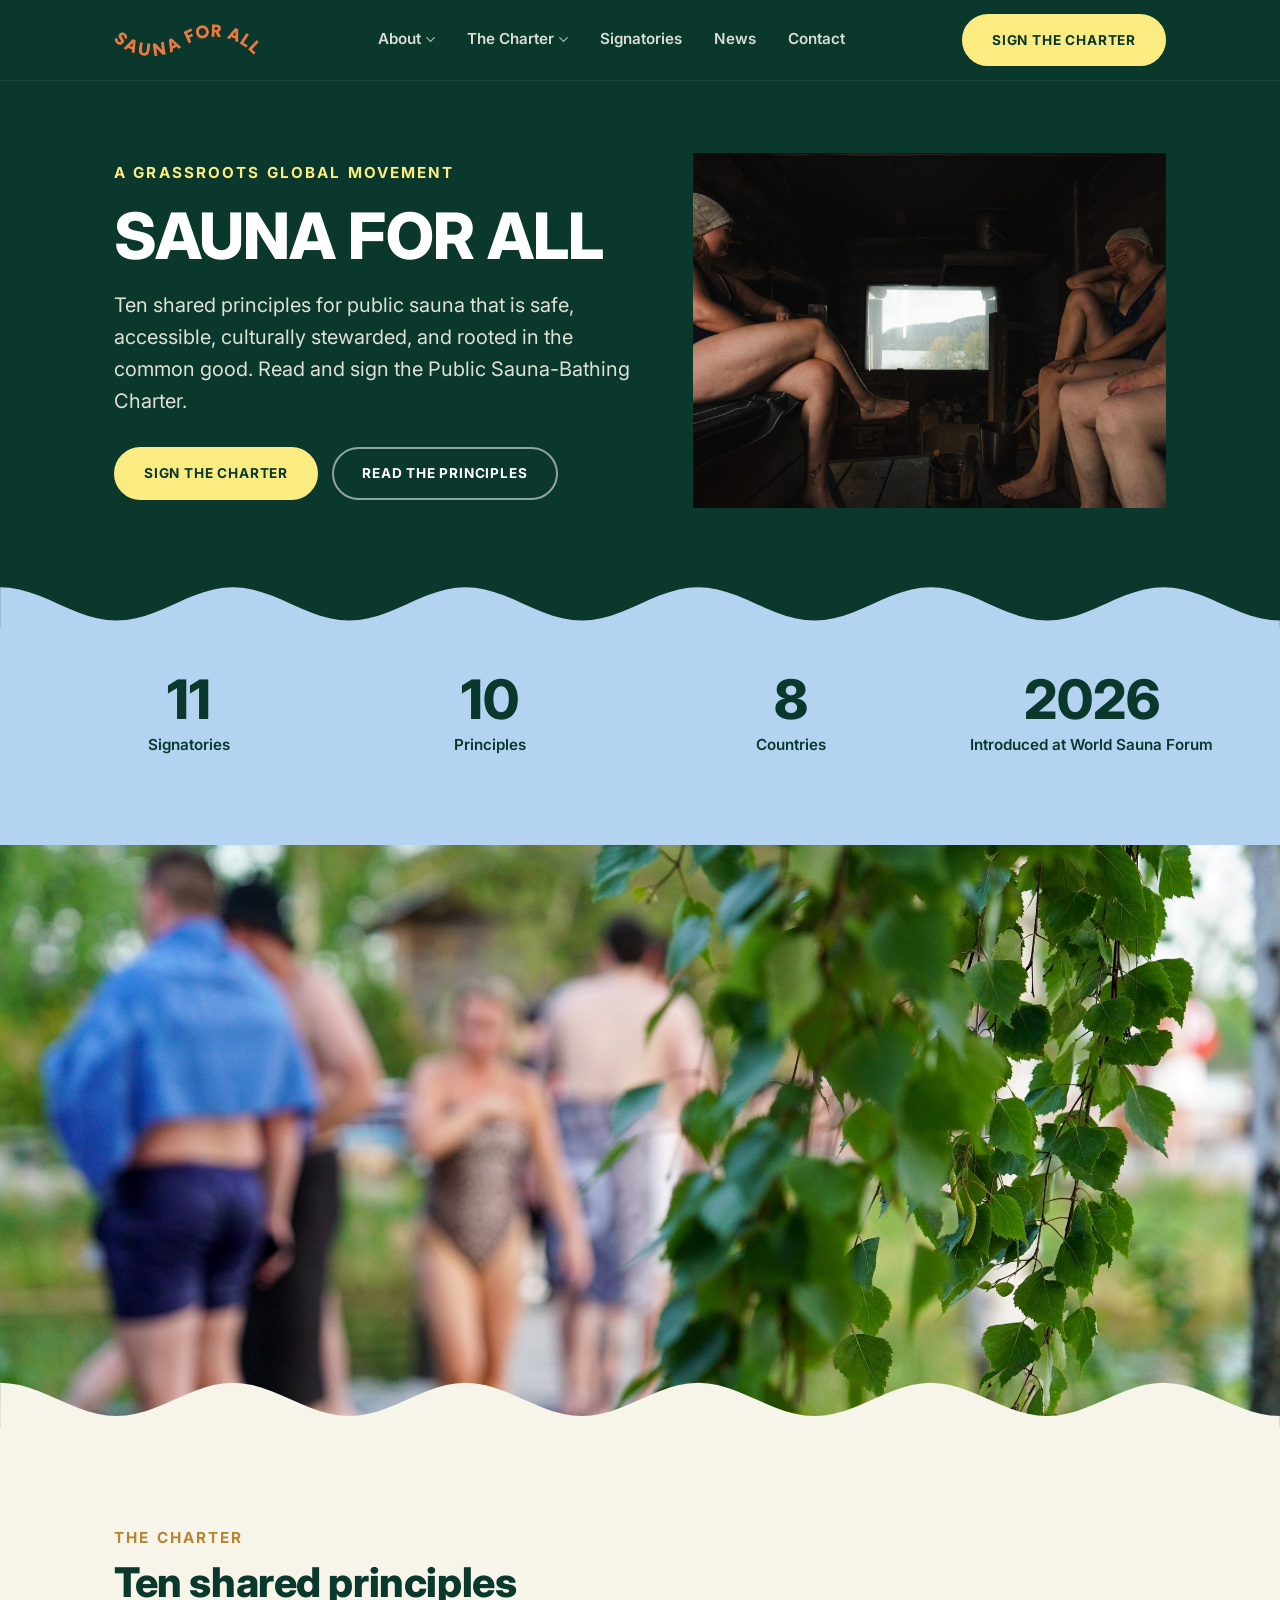
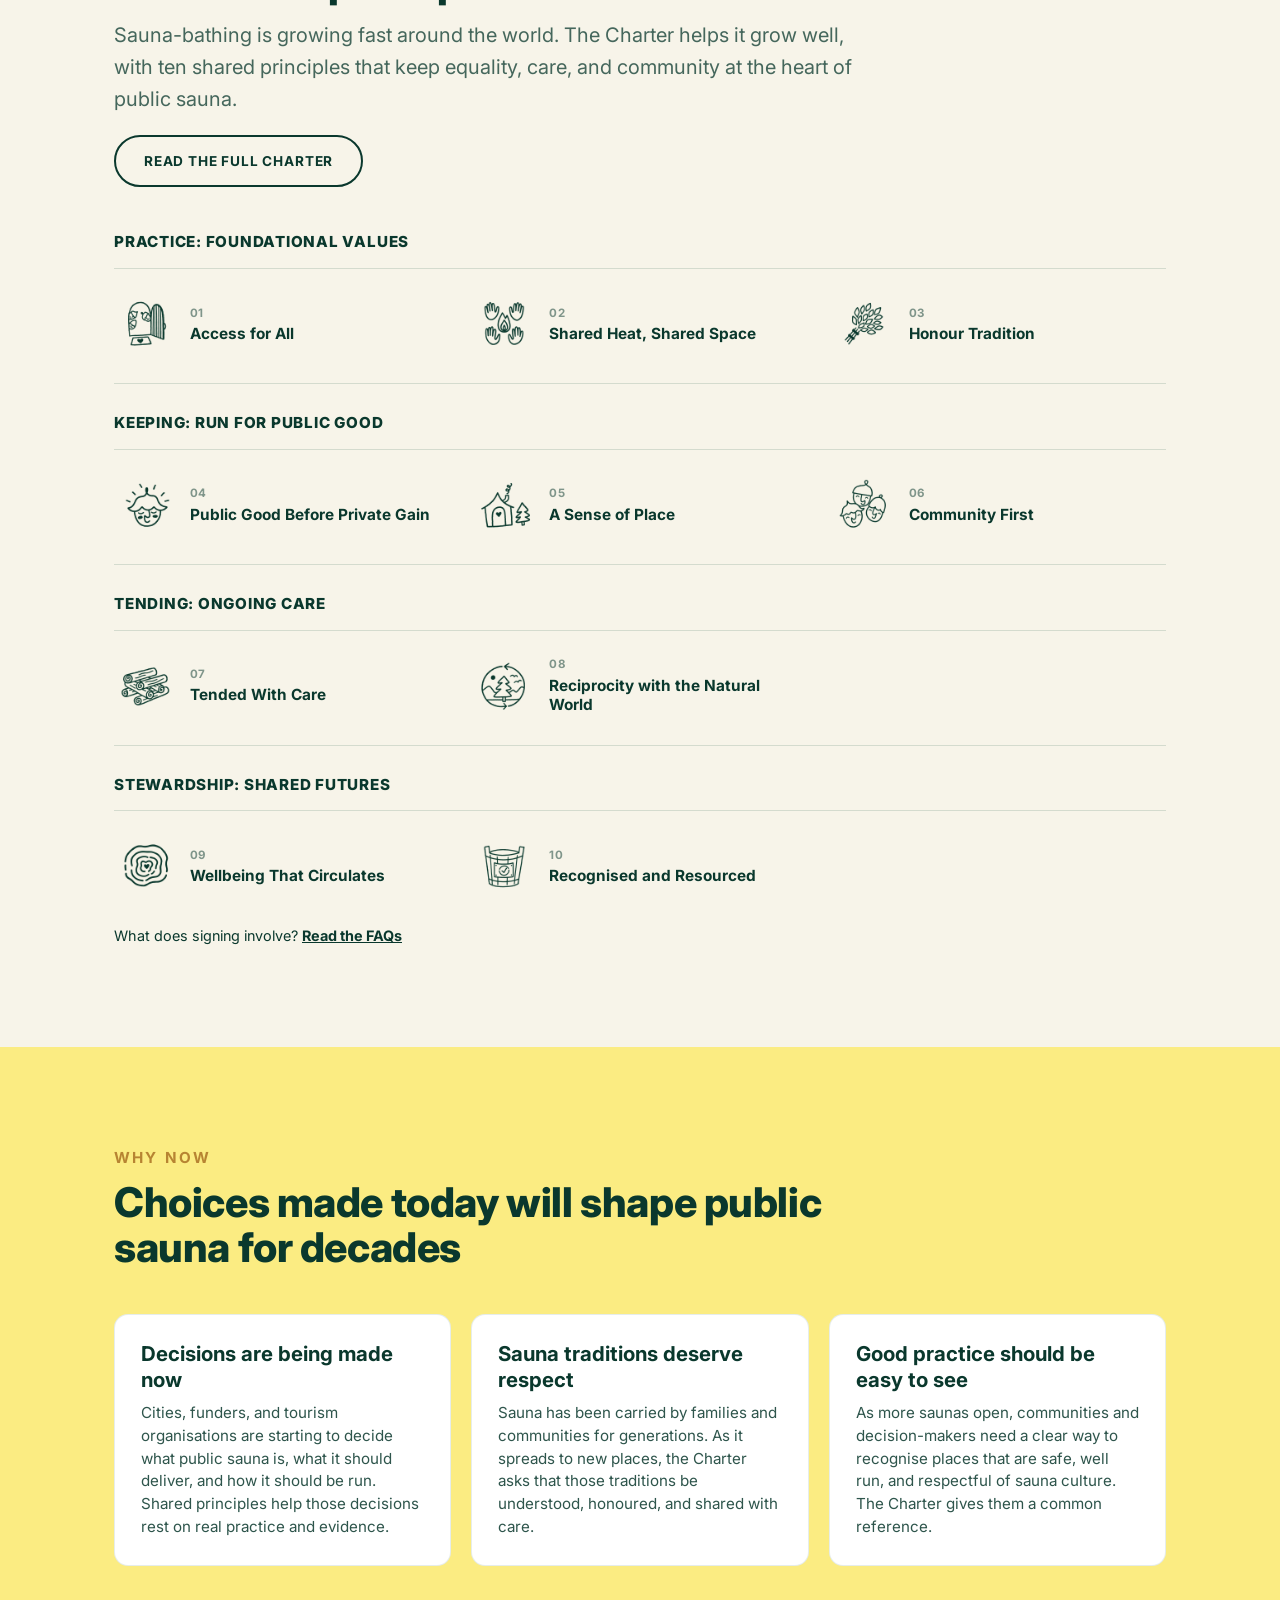
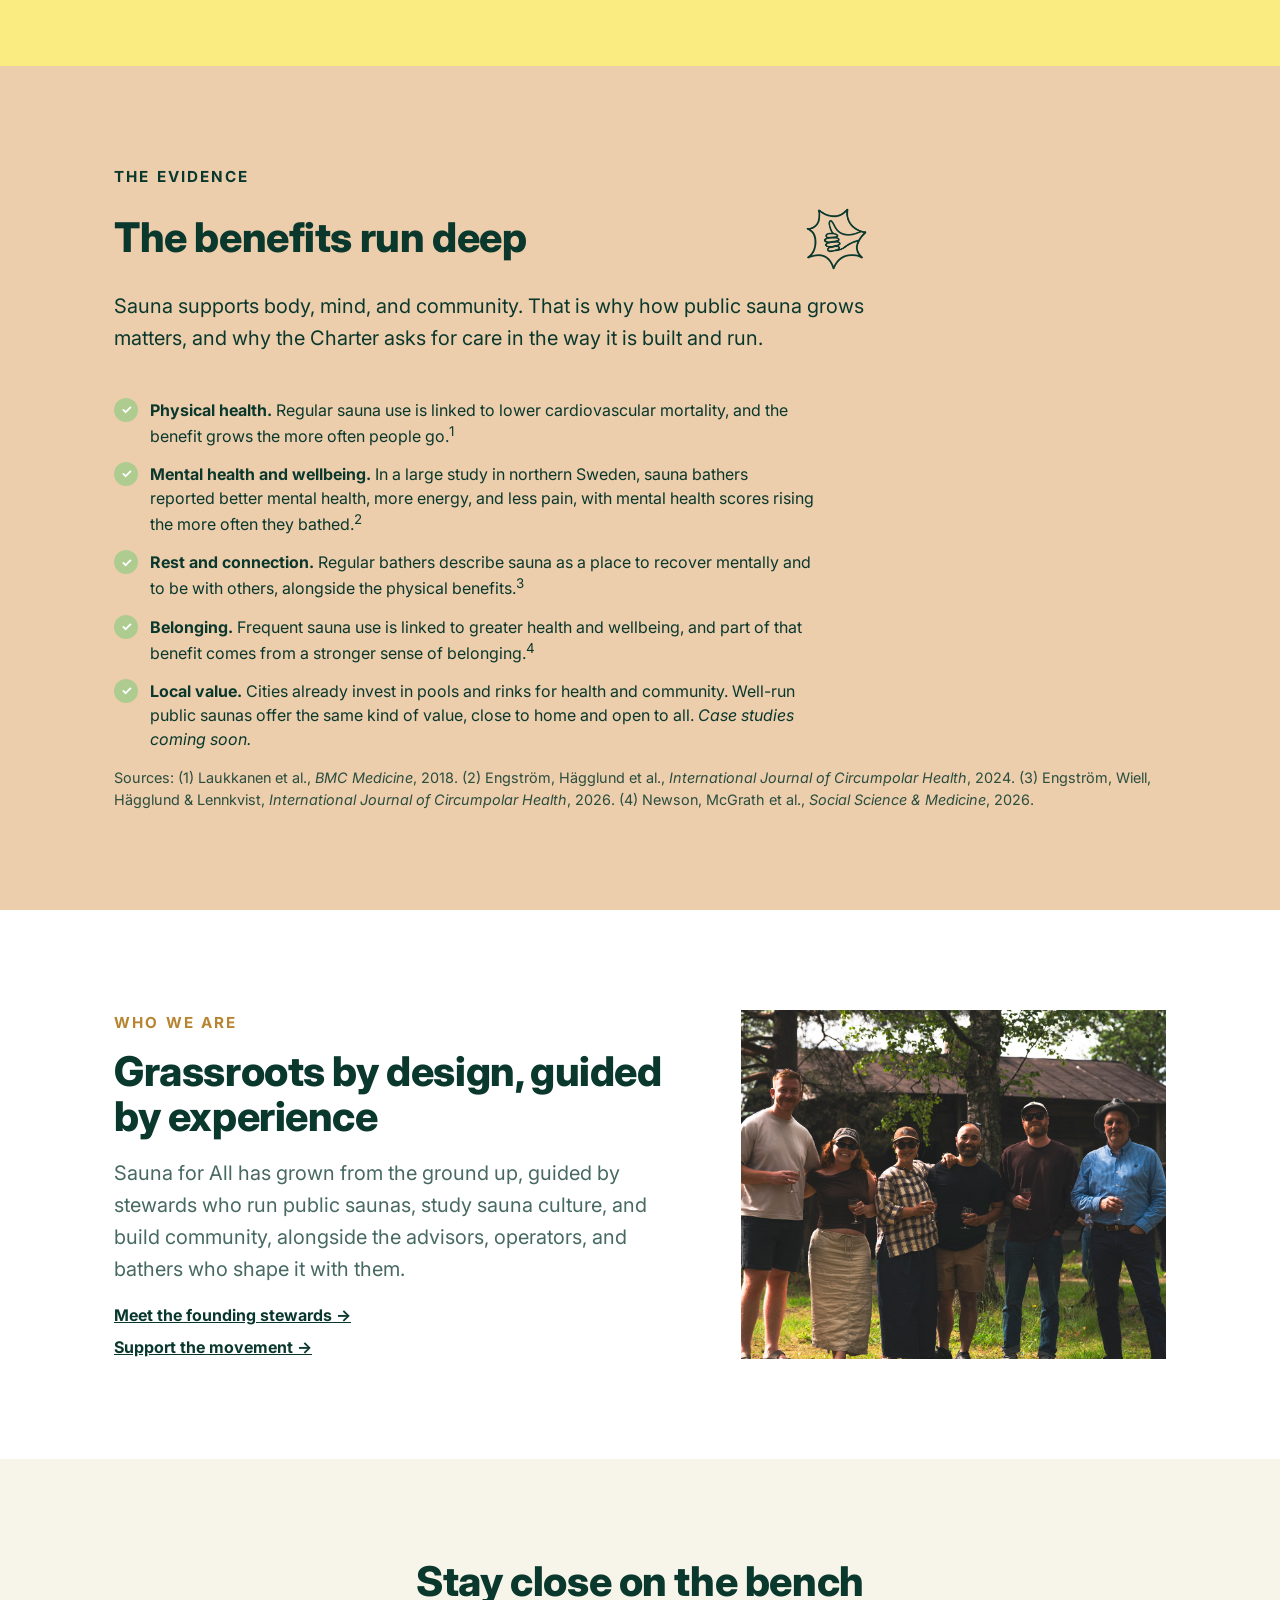
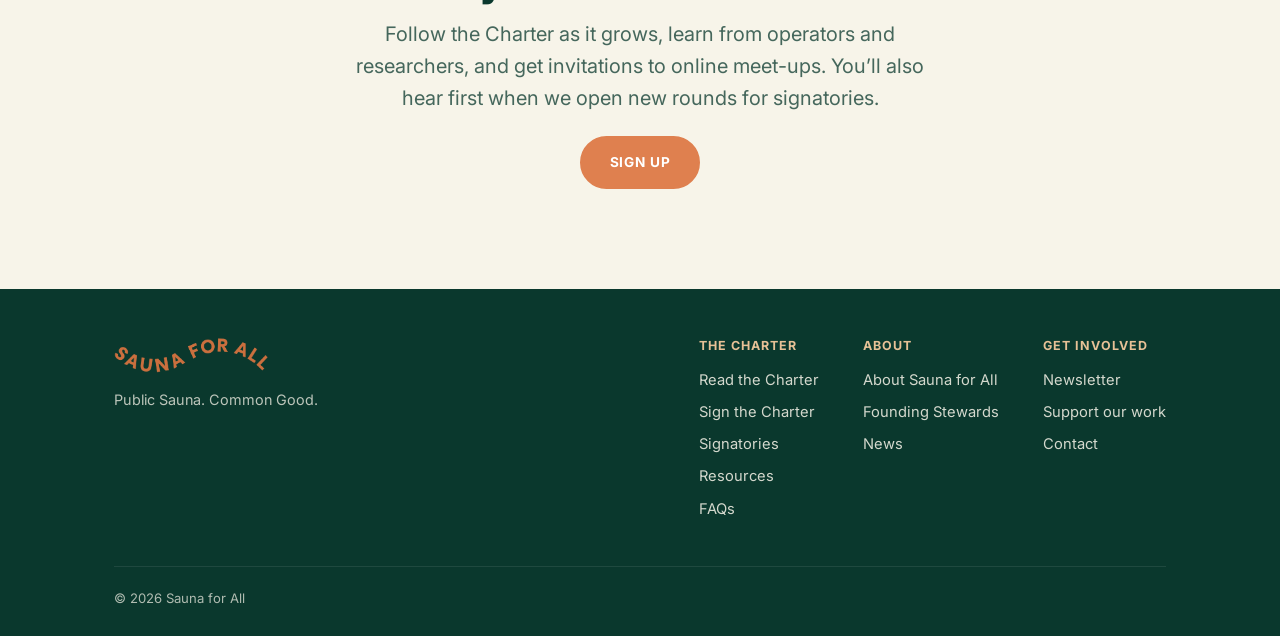
==== index.html @ a5bc6e52 "round 2 edits" ====
<!DOCTYPE html>
<html lang="en">
<head>
<meta charset="UTF-8">
<meta name="viewport" content="width=device-width, initial-scale=1.0">
<title>Home | Sauna for All</title>
<meta name="description" content="Sauna for All is a grassroots global movement guiding public sauna-bathing as common good, through the Public Sauna-Bathing Charter.">
<link rel="stylesheet" href="css/style.css">
</head>
<body class="">
<header class="site-header">
  <div class="nav">
    <a href="/" class="nav-logo" aria-label="Sauna for All, home"><img src="/images/logo/sauna-for-all-orange.png" alt="" style="height:34px; width:auto;"></a>
    <nav class="nav-links" id="navLinks">
      <div class="nav-item">
      <a href="/about">About<svg class="nav-caret" viewBox="0 0 12 8" fill="none" stroke="currentColor" stroke-width="1.6" stroke-linecap="round"><path d="M1 1.5l5 5 5-5"/></svg></a>
      <div class="nav-dropdown"><a href="/about">Our story</a>
<a href="/about#stewards">Founding Stewards</a>
<a href="/about#gratitude">With gratitude</a></div>
    </div>
<div class="nav-item">
      <a href="/charter">The Charter<svg class="nav-caret" viewBox="0 0 12 8" fill="none" stroke="currentColor" stroke-width="1.6" stroke-linecap="round"><path d="M1 1.5l5 5 5-5"/></svg></a>
      <div class="nav-dropdown"><a href="/charter">Read the Charter</a>
<a href="/resources">Resources</a>
<a href="/faqs">FAQs</a></div>
    </div>
<a href="/signatories">Signatories</a>
<a href="/news">News</a>
<a href="/contact">Contact</a>
    </nav>
    <div class="nav-cta">
      <a href="/signatories#sign" class="btn btn-primary">Sign the Charter</a>
    </div>
    <button class="nav-toggle" id="navToggle" aria-label="Toggle menu" aria-expanded="false">
      <svg viewBox="0 0 24 24" fill="none" stroke="currentColor" stroke-width="2" stroke-linecap="round"><path d="M3 6h18M3 12h18M3 18h18"/></svg>
    </button>
  </div>
</header>
<main>
<section class="hero" id="hero">
  <div class="container hero-grid">
    <div class="hero-copy">
      <span class="eyebrow">A grassroots global movement</span>
      <h1>SAUNA FOR ALL</h1>
      <p class="lede">Ten shared principles for public sauna that is safe, accessible, culturally stewarded, and rooted in the common good. Read and sign the Public Sauna-Bathing Charter.</p>
      <div class="hero-actions">
        <a href="/signatories#sign" class="btn btn-primary">Sign the Charter</a>
        <a href="/charter#principles" class="btn btn-outline-light">Read the Principles</a>
      </div>
    </div>
    <div class="hero-media">
      <img src="/images/photos/sauna-for-all-2026-14.jpg" alt="Sauna culture in Finland, inscribed on UNESCO's Representative List of the Intangible Cultural Heritage of Humanity" style="width:100%; height:100%; object-fit:cover;">
    </div>
  </div>
</section>
<div class="wave" style="margin-top:-1px; margin-bottom:-1px; background:#0A382D; line-height:0;">
<svg viewBox="0 0 1440 56" style="width:100%; height:auto; display:block;"><path fill="#b3d3f0" d="M0.0,9.30 L10.9,9.94 L21.8,11.81 L32.7,14.78 L43.6,18.65 L54.5,23.16 L65.5,28.00 L76.4,32.84 L87.3,37.35 L98.2,41.22 L109.1,44.19 L120.0,46.06 L130.9,46.70 L141.8,46.06 L152.7,44.19 L163.6,41.22 L174.5,37.35 L185.5,32.84 L196.4,28.00 L207.3,23.16 L218.2,18.65 L229.1,14.78 L240.0,11.81 L250.9,9.94 L261.8,9.30 L272.7,9.94 L283.6,11.81 L294.5,14.78 L305.5,18.65 L316.4,23.16 L327.3,28.00 L338.2,32.84 L349.1,37.35 L360.0,41.22 L370.9,44.19 L381.8,46.06 L392.7,46.70 L403.6,46.06 L414.5,44.19 L425.5,41.22 L436.4,37.35 L447.3,32.84 L458.2,28.00 L469.1,23.16 L480.0,18.65 L490.9,14.78 L501.8,11.81 L512.7,9.94 L523.6,9.30 L534.5,9.94 L545.5,11.81 L556.4,14.78 L567.3,18.65 L578.2,23.16 L589.1,28.00 L600.0,32.84 L610.9,37.35 L621.8,41.22 L632.7,44.19 L643.6,46.06 L654.5,46.70 L665.5,46.06 L676.4,44.19 L687.3,41.22 L698.2,37.35 L709.1,32.84 L720.0,28.00 L730.9,23.16 L741.8,18.65 L752.7,14.78 L763.6,11.81 L774.5,9.94 L785.5,9.30 L796.4,9.94 L807.3,11.81 L818.2,14.78 L829.1,18.65 L840.0,23.16 L850.9,28.00 L861.8,32.84 L872.7,37.35 L883.6,41.22 L894.5,44.19 L905.5,46.06 L916.4,46.70 L927.3,46.06 L938.2,44.19 L949.1,41.22 L960.0,37.35 L970.9,32.84 L981.8,28.00 L992.7,23.16 L1003.6,18.65 L1014.5,14.78 L1025.5,11.81 L1036.4,9.94 L1047.3,9.30 L1058.2,9.94 L1069.1,11.81 L1080.0,14.78 L1090.9,18.65 L1101.8,23.16 L1112.7,28.00 L1123.6,32.84 L1134.5,37.35 L1145.5,41.22 L1156.4,44.19 L1167.3,46.06 L1178.2,46.70 L1189.1,46.06 L1200.0,44.19 L1210.9,41.22 L1221.8,37.35 L1232.7,32.84 L1243.6,28.00 L1254.5,23.16 L1265.5,18.65 L1276.4,14.78 L1287.3,11.81 L1298.2,9.94 L1309.1,9.30 L1320.0,9.94 L1330.9,11.81 L1341.8,14.78 L1352.7,18.65 L1363.6,23.16 L1374.5,28.00 L1385.5,32.84 L1396.4,37.35 L1407.3,41.22 L1418.2,44.19 L1429.1,46.06 L1440.0,46.70 L1440,56 L0,56 Z"/></svg>
</div><section class="stat-strip" id="counter" data-feed-endpoint="https://sauna-for-all-signatories-feed.tiny-block-645d.workers.dev">
  <div class="container stat-grid">
    <div class="stat-item"><div class="num" id="statSignatories">11</div><div class="label">Signatories</div></div>
    <div class="stat-item"><div class="num">10</div><div class="label">Principles</div></div>
    <div class="stat-item"><div class="num" id="statCountries">8</div><div class="label">Countries</div></div>
    <div class="stat-item"><div class="num">2026</div><div class="label">Introduced at World Sauna Forum</div></div>
  </div>
</section><section style="padding:0;" id="home-photo">
  <div style="position:relative; line-height:0;">
    <img src="/images/photos/sauna-for-all-2026-23.jpg" alt="Bathers walking the boardwalk between sauna and water, seen through birch" class="photo-band-img" style="object-fit:cover;">
    <div class="wave-mask" style="position:absolute; left:0; right:0; bottom:-1px; line-height:0; pointer-events:none; z-index:1;">
<svg viewBox="0 0 1440 64" style="width:100%; height:auto; display:block;"><path fill="#f7f4e9" d="M0,64 L0.0,13.30 L10.9,13.94 L21.8,15.81 L32.7,18.78 L43.6,22.65 L54.5,27.16 L65.5,32.00 L76.4,36.84 L87.3,41.35 L98.2,45.22 L109.1,48.19 L120.0,50.06 L130.9,50.70 L141.8,50.06 L152.7,48.19 L163.6,45.22 L174.5,41.35 L185.5,36.84 L196.4,32.00 L207.3,27.16 L218.2,22.65 L229.1,18.78 L240.0,15.81 L250.9,13.94 L261.8,13.30 L272.7,13.94 L283.6,15.81 L294.5,18.78 L305.5,22.65 L316.4,27.16 L327.3,32.00 L338.2,36.84 L349.1,41.35 L360.0,45.22 L370.9,48.19 L381.8,50.06 L392.7,50.70 L403.6,50.06 L414.5,48.19 L425.5,45.22 L436.4,41.35 L447.3,36.84 L458.2,32.00 L469.1,27.16 L480.0,22.65 L490.9,18.78 L501.8,15.81 L512.7,13.94 L523.6,13.30 L534.5,13.94 L545.5,15.81 L556.4,18.78 L567.3,22.65 L578.2,27.16 L589.1,32.00 L600.0,36.84 L610.9,41.35 L621.8,45.22 L632.7,48.19 L643.6,50.06 L654.5,50.70 L665.5,50.06 L676.4,48.19 L687.3,45.22 L698.2,41.35 L709.1,36.84 L720.0,32.00 L730.9,27.16 L741.8,22.65 L752.7,18.78 L763.6,15.81 L774.5,13.94 L785.5,13.30 L796.4,13.94 L807.3,15.81 L818.2,18.78 L829.1,22.65 L840.0,27.16 L850.9,32.00 L861.8,36.84 L872.7,41.35 L883.6,45.22 L894.5,48.19 L905.5,50.06 L916.4,50.70 L927.3,50.06 L938.2,48.19 L949.1,45.22 L960.0,41.35 L970.9,36.84 L981.8,32.00 L992.7,27.16 L1003.6,22.65 L1014.5,18.78 L1025.5,15.81 L1036.4,13.94 L1047.3,13.30 L1058.2,13.94 L1069.1,15.81 L1080.0,18.78 L1090.9,22.65 L1101.8,27.16 L1112.7,32.00 L1123.6,36.84 L1134.5,41.35 L1145.5,45.22 L1156.4,48.19 L1167.3,50.06 L1178.2,50.70 L1189.1,50.06 L1200.0,48.19 L1210.9,45.22 L1221.8,41.35 L1232.7,36.84 L1243.6,32.00 L1254.5,27.16 L1265.5,22.65 L1276.4,18.78 L1287.3,15.81 L1298.2,13.94 L1309.1,13.30 L1320.0,13.94 L1330.9,15.81 L1341.8,18.78 L1352.7,22.65 L1363.6,27.16 L1374.5,32.00 L1385.5,36.84 L1396.4,41.35 L1407.3,45.22 L1418.2,48.19 L1429.1,50.06 L1440.0,50.70 L1440,64 Z"/></svg>
</div>
  </div>
</section><section class="section bg-cream" id="charter-summary">
  <div class="container">
    <div class="section-head">
      <span class="eyebrow">The Charter</span>
      <h2>Ten shared principles</h2>
      <p class="lede muted">Sauna-bathing is growing fast around the world. The Charter helps it grow well, with ten shared principles that keep equality, care, and community at the heart of public sauna.</p>
      <a href="/charter" class="btn btn-outline-dark" style="margin-top:20px;">Read the full Charter</a>
    </div>

    <div class="principle-band-list">
      <div class="principle-band">
      <div class="principle-band-head"><span class="tag">Practice: Foundational values</span></div>
      <div class="principle-band-grid">
        <a href="/charter#principle-1" class="principle-item">
          <span class="icon-plain"><img src="/images/icons/network.png" alt="" loading="lazy"></span>
          <span class="principle-item-text"><span class="num">01</span><span class="name principle-underline-01">Access for All</span></span>
        </a><a href="/charter#principle-2" class="principle-item">
          <span class="icon-plain"><img src="/images/icons/heat.png" alt="" loading="lazy"></span>
          <span class="principle-item-text"><span class="num">02</span><span class="name principle-underline-02">Shared Heat, Shared Space</span></span>
        </a><a href="/charter#principle-3" class="principle-item">
          <span class="icon-plain"><img src="/images/icons/leaf.png" alt="" loading="lazy"></span>
          <span class="principle-item-text"><span class="num">03</span><span class="name principle-underline-03">Honour Tradition</span></span>
        </a>
      </div>
    </div><div class="principle-band">
      <div class="principle-band-head"><span class="tag">Keeping: Run for public good</span></div>
      <div class="principle-band-grid">
        <a href="/charter#principle-4" class="principle-item">
          <span class="icon-plain"><img src="/images/icons/sun.png" alt="" loading="lazy"></span>
          <span class="principle-item-text"><span class="num">04</span><span class="name principle-underline-04">Public Good Before Private Gain</span></span>
        </a><a href="/charter#principle-5" class="principle-item">
          <span class="icon-plain"><img src="/images/icons/place.png" alt="" loading="lazy"></span>
          <span class="principle-item-text"><span class="num">05</span><span class="name principle-underline-05">A Sense of Place</span></span>
        </a><a href="/charter#principle-6" class="principle-item">
          <span class="icon-plain"><img src="/images/icons/lattice.png" alt="" loading="lazy"></span>
          <span class="principle-item-text"><span class="num">06</span><span class="name principle-underline-06">Community First</span></span>
        </a>
      </div>
    </div><div class="principle-band">
      <div class="principle-band-head"><span class="tag">Tending: Ongoing care</span></div>
      <div class="principle-band-grid">
        <a href="/charter#principle-7" class="principle-item">
          <span class="icon-plain"><img src="/images/icons/weave.png" alt="" loading="lazy"></span>
          <span class="principle-item-text"><span class="num">07</span><span class="name principle-underline-07">Tended With Care</span></span>
        </a><a href="/charter#principle-8" class="principle-item">
          <span class="icon-plain"><img src="/images/icons/reciprocity.png" alt="" loading="lazy"></span>
          <span class="principle-item-text"><span class="num">08</span><span class="name principle-underline-08">Reciprocity with the Natural World</span></span>
        </a>
      </div>
    </div><div class="principle-band">
      <div class="principle-band-head"><span class="tag">Stewardship: Shared futures</span></div>
      <div class="principle-band-grid">
        <a href="/charter#principle-9" class="principle-item">
          <span class="icon-plain"><img src="/images/icons/circulate.png" alt="" loading="lazy"></span>
          <span class="principle-item-text"><span class="num">09</span><span class="name principle-underline-09">Wellbeing That Circulates</span></span>
        </a><a href="/charter#principle-10" class="principle-item">
          <span class="icon-plain"><img src="/images/icons/seal.png" alt="" loading="lazy"></span>
          <span class="principle-item-text"><span class="num">10</span><span class="name principle-underline-10">Recognised and Resourced</span></span>
        </a>
      </div>
    </div>
    </div>

    <p class="small" style="margin-top:28px;">What does signing involve? <a href="/faqs" style="text-decoration:underline; font-weight:700;">Read the FAQs</a></p>
  </div>
</section><section class="section bg-white" id="why-now" style="background:#fbec82;">
  <div class="container">
    <div class="section-head">
      <span class="eyebrow">Why now</span>
      <h2>Choices made today will shape public sauna for decades</h2>
    </div>
    <div class="card-grid">
      <div class="info-card"><h3>Decisions are being made now</h3><p>Cities, funders, and tourism organisations are starting to decide what public sauna is, what it should deliver, and how it should be run. Shared principles help those decisions rest on real practice and evidence.</p></div>
      <div class="info-card"><h3>Sauna traditions deserve respect</h3><p>Sauna has been carried by families and communities for generations. As it spreads to new places, the Charter asks that those traditions be understood, honoured, and shared with care.</p></div>
      <div class="info-card"><h3>Good practice should be easy to see</h3><p>As more saunas open, communities and decision-makers need a clear way to recognise places that are safe, well run, and respectful of sauna culture. The Charter gives them a common reference.</p></div>
    </div>
  </div>
</section><section class="section" id="evidence" style="background:#ECCEAC; color:var(--dark-green);">
  <div class="container">
    <div class="section-head">
      <span class="eyebrow">The evidence</span>
      <div style="display:flex; align-items:center; justify-content:space-between; gap:16px; flex-wrap:wrap;">
        <h2 style="margin:0;">The benefits run deep</h2>
        <img src="/images/icons/thumbs-up.png" alt="" style="width:77px; height:77px; flex-shrink:0;" loading="lazy">
      </div>
      <p class="lede" style="margin-top:14px;">Sauna supports body, mind, and community. That is why how public sauna grows matters, and why the Charter asks for care in the way it is built and run.</p>
    </div>
    <ul class="is-list check-mint list-spaced" style="margin-top:6px; max-width:70ch;">
      <li><span><strong>Physical health.</strong> Regular sauna use is linked to lower cardiovascular mortality, and the benefit grows the more often people go.<sup>1</sup></span></li>
      <li><span><strong>Mental health and wellbeing.</strong> In a large study in northern Sweden, sauna bathers reported better mental health, more energy, and less pain, with mental health scores rising the more often they bathed.<sup>2</sup></span></li>
      <li><span><strong>Rest and connection.</strong> Regular bathers describe sauna as a place to recover mentally and to be with others, alongside the physical benefits.<sup>3</sup></span></li>
      <li><span><strong>Belonging.</strong> Frequent sauna use is linked to greater health and wellbeing, and part of that benefit comes from a stronger sense of belonging.<sup>4</sup></span></li>
      <li><span><strong>Local value.</strong> Cities already invest in pools and rinks for health and community. Well-run public saunas offer the same kind of value, close to home and open to all. <em>Case studies coming soon.</em></span></li>
    </ul>
    <p class="small" style="margin-top:16px; opacity:0.85;">Sources: (1) Laukkanen et al., <em>BMC Medicine</em>, 2018. (2) Engstr&ouml;m, H&auml;gglund et al., <em>International Journal of Circumpolar Health</em>, 2024. (3) Engstr&ouml;m, Wiell, H&auml;gglund &amp; Lennkvist, <em>International Journal of Circumpolar Health</em>, 2026. (4) Newson, McGrath et al., <em>Social Science &amp; Medicine</em>, 2026.</p>
  </div>
</section><section class="section bg-white" id="who-we-are">
  <div class="container two-col">
    <div>
      <span class="eyebrow" style="color:var(--gold);">Who we are</span>
      <h2 style="margin:14px 0 18px;">Grassroots by design, guided by experience</h2>
      <p class="lede muted">Sauna for All has grown from the ground up, guided by stewards who run public saunas, study sauna culture, and build community, alongside the advisors, operators, and bathers who shape it with them.</p>
      <div style="margin-top:18px; display:flex; flex-direction:column; gap:8px;">
        <a href="/about#stewards" style="text-decoration:underline; font-weight:700;">Meet the founding stewards &rarr;</a>
        <a href="https://opencollective.com/sauna_for_all" style="text-decoration:underline; font-weight:700;">Support the movement &rarr;</a>
      </div>
    </div>
    <img src="/images/photos/sauna-for-all-2026-13.jpg" alt="Founding stewards and network members among the initial signatories of the Charter" style="width:100%; height:100%; object-fit:cover;">
  </div>
</section><section class="section bg-cream" id="newsletter">
  <div class="container" style="max-width:720px; text-align:center;">
    <h2>Stay close on the bench</h2>
    <p class="lede muted" style="margin-top:14px;">Follow the Charter as it grows, learn from operators and researchers, and get invitations to online meet-ups. You&rsquo;ll also hear first when we open new rounds for signatories.</p>
    <a href="https://saunaforall.substack.com" class="btn btn-solid-orange" style="margin-top:22px; display:inline-block;">Sign up</a>
  </div>
</section>
</main>
<footer class="site-footer">
  <div class="container">
    <div class="footer-grid">
      <div class="footer-col" style="max-width:340px;">
        <a href="/" aria-label="Sauna for All, home"><img src="/images/logo/sauna-for-all-orange.png" alt="" style="height:36px; width:auto;"></a>
        <p class="small" style="margin-top:16px; opacity:0.75;">Public Sauna. Common Good.</p>
      </div>
      <div class="footer-links">
        <div class="footer-col">
          <h4>The Charter</h4>
          <a href="/charter">Read the Charter</a>
          <a href="/signatories#sign">Sign the Charter</a>
          <a href="/signatories">Signatories</a>
          <a href="/resources">Resources</a>
          <a href="/faqs">FAQs</a>
        </div>
        <div class="footer-col">
          <h4>About</h4>
          <a href="/about">About Sauna for All</a>
          <a href="/about#stewards">Founding Stewards</a>
          <a href="/news">News</a>
        </div>
        <div class="footer-col">
          <h4>Get involved</h4>
          <a href="https://saunaforall.substack.com">Newsletter</a>
          <a href="https://opencollective.com/sauna_for_all">Support our work</a>
          <a href="/contact">Contact</a>
        </div>
      </div>
    </div>
    <div class="footer-bottom">
      <span>&copy; 2026 Sauna for All</span>
    </div>
  </div>
</footer>
<script src="js/main.js"></script>
<script src="js/news-feed.js"></script>
<script src="js/signatories-feed.js"></script>
</body>
</html>
---- css/style.css ----
/* ==========================================================================
   Sauna For All — Design System
   Font: Inter (Google Fonts)
   ========================================================================== */

@import url('https://fonts.googleapis.com/css2?family=Inter:ital,wght@0,400;0,500;0,600;0,700;0,800;1,400;1,600&display=swap');

:root{
  /* Brand palette -- exact values from the Sauna for All style guide (SPEC.md Section 3) */
  --dark-green:   #0A382D;  /* main background AND main text colour */
  --cream:        #f7f4e9;  /* light section backgrounds */
  --orange:       #df804f;  /* logo and accents */
  --sand:         #e7c196;  /* Home: Evidence section background */
  --light-blue:   #b3d3f0;  /* Charter: Who can sign background; About steward/advisor photo backgrounds */
  --purple:       #998FDB;  /* check circles in "What the Charter is" */
  --brown:        #C58E35;  /* cross circles in "What the Charter isn't" */

  /* Legacy/general-use aliases kept so existing components keep working during the rebuild */
  --green:        var(--dark-green);
  --green-dark:   var(--dark-green);
  --ink:          var(--dark-green);
  --tan:          var(--sand);
  --gold:         #b78432;  /* general accent (eyebrows, small links) -- distinct from principle 03's brown */
  --yellow:       #fbec82;
  --light-green:  #afcc90;
  --olive:        #899246;
  --blue:         #739EB5;
  --lavender:     #cec9fd;
  --mist:         #eef3ea;
  --white:        #ffffff;

  /* Principle colours 01-10, in spec order (SPEC.md Section 3) */
  --principle-01: #e7c196;  /* Access for All */
  --principle-02: #df804f;  /* Shared Heat, Shared Space */
  --principle-03: #C58E35;  /* Honour Tradition */
  --principle-04: #fbec82;  /* Public Good Before Private Gain */
  --principle-05: #afcc90;  /* A Sense of Place */
  --principle-06: #969F4C;  /* Community First */
  --principle-07: #b3d3f0;  /* Tended With Care */
  --principle-08: #739EB5;  /* Reciprocity with the Natural World */
  --principle-09: #cec9fd;  /* Wellbeing That Circulates */
  --principle-10: #998FDB;  /* Recognised and Resourced */

  --radius-pill: 999px;
  --radius-md: 14px;
  --radius-lg: 22px;

  --container: 1180px;
  --gutter: clamp(20px, 5vw, 64px);

  --shadow-card: 0 2px 0 rgba(15,77,59,0.08);
  --transition: 180ms ease;
}

/* Principle colour utilities -- background fill (Charter page icon circles) and
   underline colour (Homepage icon grid), keyed to the 10 principles above. */
.principle-fill-01{ background: var(--principle-01); }
.principle-fill-02{ background: var(--principle-02); }
.principle-fill-03{ background: var(--principle-03); }
.principle-fill-04{ background: var(--principle-04); }
.principle-fill-05{ background: var(--principle-05); }
.principle-fill-06{ background: var(--principle-06); }
.principle-fill-07{ background: var(--principle-07); }
.principle-fill-08{ background: var(--principle-08); }
.principle-fill-09{ background: var(--principle-09); }
.principle-fill-10{ background: var(--principle-10); }

.principle-underline-01{ text-decoration-color: var(--principle-01); }
.principle-underline-02{ text-decoration-color: var(--principle-02); }
.principle-underline-03{ text-decoration-color: var(--principle-03); }
.principle-underline-04{ text-decoration-color: var(--principle-04); }
.principle-underline-05{ text-decoration-color: var(--principle-05); }
.principle-underline-06{ text-decoration-color: var(--principle-06); }
.principle-underline-07{ text-decoration-color: var(--principle-07); }
.principle-underline-08{ text-decoration-color: var(--principle-08); }
.principle-underline-09{ text-decoration-color: var(--principle-09); }
.principle-underline-10{ text-decoration-color: var(--principle-10); }

/* Check/cross circles (SPEC.md Section 3, CSS given verbatim) */
.is-list li::before  { content: "\2713"; background: var(--purple); }
.isnt-list li::before { content: "\2715"; background: var(--brown); }
.is-list li::before, .isnt-list li::before {
  display: inline-flex; align-items: center; justify-content: center;
  width: 1.5rem; height: 1.5rem; margin-right: .75rem;
  border-radius: 50%; color: #fff; font-size: .8rem; font-weight: 700;
  flex-shrink: 0;
}
.is-list li, .isnt-list li { display: flex; align-items: flex-start; list-style: none; }

/* mint checkmark variant (e.g. the homepage "Evidence" list) -- same
   circle/spacing as .is-list, just a different checkmark colour */
.is-list.check-mint li::before{ background:#afcc90; }

/* extra breathing room between items, for lists whose entries are often
   a single line each (e.g. the Charter's "is / isn't" columns) so they
   don't read as one bunched-up block */
.list-spaced li{ margin-top:14px; }
.list-spaced li:first-child{ margin-top:0; }

*, *::before, *::after{ box-sizing: border-box; }
html{ scroll-behavior: smooth; }
body{
  margin:0;
  font-family: 'Inter', -apple-system, BlinkMacSystemFont, 'Segoe UI', sans-serif;
  color: var(--ink);
  background: var(--white);
  -webkit-font-smoothing: antialiased;
  line-height: 1.5;
  overflow-x: hidden;
}
img{ max-width:100%; display:block; }
a{ color: inherit; text-decoration: none; }
ul{ margin:0; padding:0; list-style:none; }
h1,h2,h3,h4,p{ margin:0; }
button{ font-family: inherit; cursor: pointer; }

.container{
  max-width: var(--container);
  margin: 0 auto;
  padding: 0 var(--gutter);
}

section{ position: relative; }

/* ---------- Type scale ---------- */
h1, .h1{ font-size: clamp(2.4rem, 5vw, 4.2rem); font-weight: 800; line-height: 1.04; letter-spacing: -0.01em; }
h2, .h2{ font-size: clamp(1.8rem, 3.2vw, 2.6rem); font-weight: 800; line-height: 1.1; letter-spacing: -0.01em; }
h3, .h3{ font-size: clamp(1.15rem, 1.6vw, 1.4rem); font-weight: 700; line-height: 1.25; }
.eyebrow{
  font-size: 0.95rem;
  font-weight: 700;
  letter-spacing: 0.14em;
  text-transform: uppercase;
}
.lede{ font-size: clamp(1.05rem, 1.6vw, 1.25rem); line-height: 1.6; }
.small{ font-size: 0.9rem; }
.muted{ opacity: 0.75; }

/* ---------- Buttons ---------- */
.btn{
  display: inline-flex;
  align-items: center;
  justify-content: center;
  gap: 8px;
  padding: 14px 28px;
  border-radius: var(--radius-pill);
  font-weight: 700;
  font-size: 0.85rem;
  letter-spacing: 0.06em;
  text-transform: uppercase;
  border: 2px solid transparent;
  transition: transform var(--transition), background var(--transition), color var(--transition), border-color var(--transition);
  white-space: nowrap;
}
.btn:hover{ transform: translateY(-2px); }
.btn-primary{ background: var(--yellow); color: var(--green-dark); border-color: var(--yellow); }
.btn-primary:hover{ background: var(--white); border-color: var(--white); }
.btn-outline-light{ background: transparent; color: var(--white); border-color: rgba(255,255,255,0.55); }
.btn-outline-light:hover{ border-color: var(--white); background: rgba(255,255,255,0.08); }
.btn-outline-dark{ background: transparent; color: var(--green-dark); border-color: var(--green-dark); }
.btn-outline-dark:hover{ background: var(--green-dark); color: var(--white); }
.btn-solid-orange{ background: var(--orange); color: var(--white); border-color: var(--orange); }
.btn-solid-orange:hover{ background: var(--green-dark); border-color: var(--green-dark); }
.btn-block{ width: 100%; }

/* ---------- Header / Nav ---------- */
.site-header{
  position: sticky;
  top: 0;
  z-index: 100;
  background: var(--green);
  border-bottom: 1px solid rgba(255,255,255,0.08);
}
.nav{
  display: flex;
  align-items: center;
  justify-content: space-between;
  padding: 14px var(--gutter);
  max-width: var(--container);
  margin: 0 auto;
  gap: 24px;
}
.nav-logo{ display:flex; align-items:center; height: 40px; flex-shrink:0; }
.nav-logo svg, .nav-logo img{ height: 100%; width: auto; }
.nav-links{
  display:flex;
  align-items:center;
  gap: 32px;
  flex: 1;
  justify-content: center;
}
.nav-links a{
  color: var(--cream);
  font-weight: 600;
  font-size: 0.95rem;
  opacity: 0.88;
  transition: opacity var(--transition);
  padding: 6px 0;
  border-bottom: 2px solid transparent;
}
.nav-links a:hover, .nav-links a.active{ opacity: 1; border-bottom-color: var(--orange); }
.nav-cta{ flex-shrink:0; }

.nav-item{ position:relative; display:flex; align-items:center; }
.nav-item > a{ display:inline-flex; align-items:center; gap:5px; }
.nav-caret{ width:9px; height:9px; opacity:0.8; }
.nav-dropdown{
  position:absolute; top:100%; left:0; margin-top:12px;
  background: var(--dark-green); border-radius: var(--radius-md);
  padding:10px; min-width:220px; box-shadow:0 12px 28px rgba(0,0,0,0.22);
  opacity:0; visibility:hidden; transform:translateY(-6px);
  transition: opacity var(--transition), transform var(--transition), visibility var(--transition);
  z-index:20;
}
.nav-item:hover .nav-dropdown, .nav-item:focus-within .nav-dropdown{
  opacity:1; visibility:visible; transform:translateY(0);
}
.nav-dropdown a{
  display:block; padding:9px 12px; border-radius:8px; border-bottom:none;
  font-size:0.92rem; opacity:0.92; white-space:nowrap;
}
.nav-dropdown a:hover{ background: rgba(255,255,255,0.08); opacity:1; }
.nav-toggle{
  display:none;
  background:none;
  border:none;
  color: var(--cream);
  padding: 6px;
}
.nav-toggle svg{ width:26px; height:26px; }

@media (max-width: 900px){
  .nav{ gap: 12px; }
  .nav-links{
    position:absolute;
    top: 100%;
    left:0; right:0;
    background: var(--green);
    flex-direction:column;
    align-items:flex-start;
    padding: 8px var(--gutter) 20px;
    gap: 4px;
    display:none;
    border-bottom: 1px solid rgba(255,255,255,0.1);
  }
  .nav-links.open{ display:flex; }
  .nav-links a{ width:100%; padding: 10px 0; }
  .nav-toggle{ display:inline-flex; flex-shrink:0; }
  .nav-cta{ flex-shrink:0; }
  .nav-cta .btn{ padding: 10px 14px; font-size: 0.68rem; letter-spacing:0.03em; }

  /* Dropdowns collapse into always-visible indented sub-links on mobile */
  .nav-item{ flex-direction:column; align-items:flex-start; width:100%; }
  .nav-dropdown{
    position:static; opacity:1; visibility:visible; transform:none;
    box-shadow:none; background:transparent; padding:0 0 6px 16px; margin-top:2px; min-width:0;
  }
  .nav-dropdown a{ padding:8px 0; font-size:0.9rem; }
  .nav-caret{ display:none; }
}

@media (max-width: 460px){
  .nav{ padding-left:16px; padding-right:16px; gap:8px; }
  .nav-cta .btn{ padding: 9px 12px; font-size: 0.62rem; }
}

/* ---------- Wave dividers ---------- */
.wave{ display:block; width:100%; line-height:0; }
.wave svg{ width:100%; height: auto; display:block; }
.wave-flip{ transform: scaleY(-1); }

/* ---------- Sections / backgrounds ---------- */
.section{ padding: clamp(52px, 8vw, 100px) 0; display: flow-root; }
.section-tight{ padding: clamp(32px, 5vw, 56px) 0; }
.bg-green{ background: var(--green); color: var(--cream); }
.bg-cream{ background: var(--cream); color: var(--ink); }
.bg-white{ background: var(--white); color: var(--ink); }
.bg-light-blue{ background: var(--light-blue); color: var(--green-dark); }
.bg-mist{ background: var(--mist); color: var(--ink); }
.bg-green .eyebrow{ color: var(--yellow); }
.bg-cream .eyebrow, .bg-white .eyebrow, .bg-mist .eyebrow{ color: var(--gold); }

/* ---------- Hero ---------- */
.hero{ background: var(--green); color: var(--cream); padding-top: clamp(40px,6vw,72px); padding-bottom: 0; display: flow-root; }
.hero-grid{
  display:grid;
  grid-template-columns: 1.05fr 0.95fr;
  gap: clamp(24px, 5vw, 56px);
  align-items:center;
  padding-bottom: clamp(40px, 6vw, 72px);
}
.hero-copy .eyebrow{ color: var(--yellow); margin-bottom: 18px; display:block; }
.hero-copy h1{ color: var(--white); margin-bottom: 20px; }
.hero-copy h1 em{ font-style: normal; color: var(--tan); }
.hero-copy p{ color: rgba(247,244,233,0.9); max-width: 46ch; margin-bottom: 30px; }
.hero-actions{ display:flex; gap:14px; flex-wrap:wrap; }
.hero-media{
  aspect-ratio: 4/3;
  border-radius: 0;
  overflow:hidden;
  position:relative;
}
@media (max-width: 860px){
  .hero-grid{ grid-template-columns: 1fr; }
  .hero-media{ order:-1; aspect-ratio: 16/10; }
}

/* ---------- Photo band (full-bleed hero photography with wavy top/bottom) ---------- */
.photo-band-img{
  width:100%;
  aspect-ratio: 2.2/1;
  margin:0;
  border-radius:0;
}
@media (max-width: 700px){ .photo-band-img{ aspect-ratio: 4/3; } }

/* image placeholder block (matches wireframe convention, on-brand) */
.placeholder-img{
  background: var(--tan);
  border-radius: 0;
  position:relative;
  overflow:hidden;
  display:flex;
  align-items:center;
  justify-content:center;
  min-height: 160px;
}
.placeholder-img::before{
  content:"";
  position:absolute; inset:0;
  background:
    linear-gradient(135deg, transparent calc(50% - 1px), rgba(15,77,59,0.35) 50%, transparent calc(50% + 1px));
}
.placeholder-img span{
  position:relative;
  z-index:1;
  background: rgba(247,244,233,0.92);
  color: var(--green-dark);
  font-size: 0.78rem;
  font-weight: 700;
  letter-spacing: 0.04em;
  line-height: 1.4;
  padding: 8px 14px;
  border-radius: var(--radius-pill);
  text-align:center;
  max-width: 80%;
}

/* ---------- Stat strip ---------- */
.stat-strip{ background: var(--light-blue); display: flow-root; }
.stat-grid{
  display:grid;
  grid-template-columns: repeat(4, 1fr);
  gap: 24px;
  /* Extra bottom padding so the blue strip has room to breathe before the
     photo band butts straight up against it (Round 2). */
  padding: clamp(28px,4vw,44px) 0 clamp(56px,8vw,88px);
}
.stat-item{ text-align:center; }
.stat-item .num{ font-size: clamp(2.2rem, 5vw, 3.4rem); font-weight: 800; color: var(--green-dark); line-height:1; }
.stat-item .label{ margin-top:8px; font-weight:600; color: var(--green-dark); font-size:0.95rem; }
@media (max-width: 700px){ .stat-grid{ grid-template-columns: repeat(2,1fr); } }

/* ---------- Section header ---------- */
.section-head{ max-width: 760px; margin-bottom: clamp(28px,4vw,44px); }
.section-head .eyebrow{ display:block; margin-bottom: 10px; }
.section-head h2{ margin-bottom: 14px; }

/* ---------- Movements / Principles ---------- */
.movement{ margin-bottom: 40px; }
.movement:last-child{ margin-bottom: 0; }
.movement-title{
  display:flex;
  align-items:center;
  gap: 12px;
  margin-bottom: 18px;
  font-weight: 800;
  font-size: 1.05rem;
}
.movement-title .bar{ width:6px; height:22px; border-radius:3px; background: var(--orange); display:inline-block; }
.movement-title .tag{ text-transform:uppercase; letter-spacing:0.06em; }
.movement-title .sub{ font-weight:500; opacity:0.7; text-transform:none; letter-spacing:0; font-size:0.95rem; }
.movement-desc{ max-width: 62ch; margin: 0 0 22px 18px; opacity:0.75; font-size:0.98rem; }

/* ---------- Charter page: detailed principle rows ---------- */
.principle-detail-list{ display:flex; flex-direction:column; gap:0; }
.principle-detail{
  display:grid;
  /* Column width tracks the icon size so the absolutely-positioned number
     badge stays aligned to the circle (Round 2: icons are 20% larger). */
  grid-template-columns: 91px minmax(0,1fr);
  column-gap: 40px;
  align-items: start;
  padding: 34px 0;
  border-top: 1px solid rgba(15,77,59,0.12);
  scroll-margin-top: 100px;
}
.principle-detail:first-child{ border-top:none; padding-top:10px; }
.principle-detail-icon{ position:relative; display:flex; justify-content:center; padding-top:2px; }
.principle-detail-icon .icon-circle{ width:91px; height:91px; }
.principle-detail-icon .num{
  position:absolute; bottom:-6px; right:0;
  background: var(--green-dark); color: var(--white);
  font-size:0.68rem; font-weight:800;
  width:24px; height:24px; border-radius:50%;
  display:flex; align-items:center; justify-content:center;
  border: 2px solid var(--cream);
}
.principle-detail-body h3{ margin-bottom:10px; font-size:1.2rem; }
.principle-detail-body p{ font-size:0.98rem; opacity:0.88; }
@media (max-width: 620px){
  .principle-detail{ grid-template-columns: 1fr; row-gap: 14px; }
  .principle-detail-icon{ justify-content:flex-start; }
}

.principle-grid{ display:grid; grid-template-columns: repeat(3, 1fr); gap: 18px; }
.principle-grid.cols-2{ grid-template-columns: repeat(2, 1fr); }
@media (max-width: 900px){ .principle-grid, .principle-grid.cols-2{ grid-template-columns: 1fr 1fr; } }
@media (max-width: 620px){ .principle-grid, .principle-grid.cols-2{ grid-template-columns: 1fr; } }

.principle-card{
  border: 1px solid rgba(15,77,59,0.14);
  border-radius: var(--radius-md);
  padding: 22px;
  background: var(--white);
  display:flex;
  flex-direction:column;
  gap:12px;
}
.principle-card .icon-circle{ width:48px; height:48px; }
.principle-card .num{ font-size:0.78rem; font-weight:700; opacity:0.55; letter-spacing:0.04em; }
.principle-card h3{ margin: 0; }
.principle-card p{ font-size:0.94rem; opacity:0.85; }

/* ---------- Homepage principle INDEX (banded rows, plain icons — matches style-guide mockup) ---------- */
.principle-band-list{ display:flex; flex-direction:column; }
.principle-band{ border-top: 1px solid rgba(15,77,59,0.15); padding: 28px 0; }
.principle-band:first-child{ border-top:none; padding-top:0; }
.principle-band:last-child{ padding-bottom:0; }
.principle-band-head{
  display:flex;
  align-items:baseline;
  gap:10px;
  padding-bottom:14px;
  border-bottom: 1px solid rgba(15,77,59,0.15);
  margin-bottom:24px;
}
.principle-band-head .tag{ font-weight:800; font-size:0.95rem; text-transform:uppercase; letter-spacing:0.05em; }
.principle-band-head .dash{ opacity:0.4; font-weight:700; }
.principle-band-head .sub{ font-weight:600; font-size:0.92rem; text-transform:uppercase; letter-spacing:0.05em; opacity:0.6; }
.principle-band-grid{ display:grid; grid-template-columns: repeat(3, 1fr); gap: 26px; }
.principle-item{
  display:flex;
  align-items:center;
  gap:14px;
  transition: transform var(--transition);
}
.principle-item:hover{ transform: translateY(-2px); }
.principle-item:hover .name{ text-decoration: underline; }
.icon-plain{ width:62px; height:62px; flex-shrink:0; }
.icon-plain svg{ width:100%; height:100%; }
.icon-plain img{ width:100%; height:100%; object-fit:contain; }
.principle-item-text{ display:flex; flex-direction:column; gap:2px; min-width:0; }
.principle-item-text .num{ font-size:0.72rem; font-weight:700; opacity:0.5; letter-spacing:0.03em; }
.principle-item-text .name{ font-weight:700; font-size:0.96rem; line-height:1.28; color: var(--ink); }

@media (max-width: 760px){
  .principle-band-grid{ grid-template-columns: 1fr 1fr; gap:20px; }
}
@media (max-width: 480px){
  .principle-band-grid{ grid-template-columns: 1fr; }
}

/* icon circle */
.icon-circle{
  width: 64px; height:64px;
  border-radius:50%;
  display:flex; align-items:center; justify-content:center;
  flex-shrink:0;
}
.icon-circle svg{ width:60%; height:60%; }
.icon-circle img{ width:78%; height:78%; object-fit:contain; }
.ic-tan{ background: var(--tan); }
.ic-orange{ background: var(--orange); }
.ic-gold{ background: var(--gold); }
.ic-yellow{ background: var(--yellow); }
.ic-lightgreen{ background: var(--light-green); }
.ic-olive{ background: var(--olive); }
.ic-lightblue{ background: var(--light-blue); }
.ic-blue{ background: var(--blue); }
.ic-lavender{ background: var(--lavender); }
.ic-purple{ background: var(--purple); }

/* ---------- Cards / grids ---------- */
.card-grid{ display:grid; grid-template-columns: repeat(3, 1fr); gap: 20px; }
@media (max-width: 900px){ .card-grid{ grid-template-columns: 1fr 1fr; } }
@media (max-width: 620px){ .card-grid{ grid-template-columns: 1fr; } }

.card-grid-5{ display:grid; grid-template-columns: repeat(5, 1fr); gap: 18px; }
@media (max-width: 1100px){ .card-grid-5{ grid-template-columns: repeat(3, 1fr); } }
@media (max-width: 700px){ .card-grid-5{ grid-template-columns: repeat(2, 1fr); } }
@media (max-width: 460px){ .card-grid-5{ grid-template-columns: 1fr; } }

.card-grid-4{ display:grid; grid-template-columns: repeat(4, 1fr); gap: 18px; }
@media (max-width: 900px){ .card-grid-4{ grid-template-columns: repeat(2, 1fr); } }
@media (max-width: 560px){ .card-grid-4{ grid-template-columns: 1fr; } }

.card-grid-2{ display:grid; grid-template-columns: repeat(2, 1fr); gap: 20px; }
@media (max-width: 620px){ .card-grid-2{ grid-template-columns: 1fr; } }

.info-card{
  background: var(--white);
  border-radius: var(--radius-md);
  padding: 26px;
  border: 1px solid rgba(15,77,59,0.1);
}
.info-card.on-green{ background: rgba(255,255,255,0.06); border-color: rgba(255,255,255,0.15); }
.info-card h3{ margin-bottom:10px; }
.info-card p{ font-size:0.95rem; opacity:0.85; }

/* Cards that pair each block of text with a button below it (e.g. the
   About page's "Get involved" row): the grid already stretches every card
   in a row to match the tallest one, so making the card a column flexbox
   and letting the paragraph grow into the leftover space pushes every
   button down to the same line, however much the text above it wraps. */
.cta-card{ display:flex; flex-direction:column; }
.cta-card p{ flex:1 0 auto; }

.chip-grid{ display:grid; grid-template-columns: repeat(auto-fit, minmax(170px,1fr)); gap: 14px; }
.chip{
  background: var(--white);
  border: 1px solid rgba(15,77,59,0.12);
  border-radius: var(--radius-md);
  padding: 18px 14px;
  text-align:center;
  font-weight:700;
  font-size:0.88rem;
  display:flex;
  align-items:center;
  justify-content:center;
  min-height: 84px;
}

/* ---------- Steps ---------- */
.step-grid{ display:grid; grid-template-columns: repeat(4,1fr); gap:18px; }
@media (max-width: 900px){ .step-grid{ grid-template-columns: 1fr 1fr; } }
@media (max-width: 560px){ .step-grid{ grid-template-columns: 1fr; } }
.step-card{ border:1px solid rgba(255,255,255,0.18); border-radius: var(--radius-md); padding:22px; }
.step-num{
  width:36px; height:36px; border-radius:50%;
  background: var(--yellow); color: var(--green-dark);
  display:flex; align-items:center; justify-content:center;
  font-weight:800; margin-bottom:14px;
}
.step-card h3{ color: var(--white); margin-bottom:8px; font-size:1.05rem; }
.step-card p{ font-size:0.9rem; opacity:0.8; }

/* ---------- Callout ---------- */
.callout{
  background: var(--yellow);
  color: var(--green-dark);
  border-radius: var(--radius-md);
  padding: 20px 24px;
  font-weight:600;
  border: 1px solid rgba(15,77,59,0.15);
}

/* ---------- Newsletter / closing CTA ---------- */
.closing-grid{ display:grid; grid-template-columns: 1fr 1fr; gap:20px; }
@media (max-width:800px){ .closing-grid{ grid-template-columns:1fr; } }
.closing-card{ border-radius: var(--radius-lg); padding: 40px; display:flex; flex-direction:column; justify-content:center; gap:22px; }
.closing-card.cream{ background: var(--cream); }
.closing-card.tan{ background: var(--tan); }
.closing-card h3{ font-size: clamp(1.3rem,2.4vw,1.7rem); }
.closing-card h3 em{ font-style: italic; }
.field-row{ display:flex; gap:10px; flex-wrap:wrap; }
.field-row input[type=email]{
  flex:1;
  min-width: 200px;
  padding: 14px 18px;
  border-radius: var(--radius-pill);
  border: 1.5px solid rgba(15,77,59,0.25);
  font-family:inherit;
  font-size:0.95rem;
  background: var(--white);
}
.field-row input[type=email]:focus{ outline: 2px solid var(--orange); outline-offset:2px; }

/* ---------- Contact form ---------- */
.field-stack{ display:flex; flex-direction:column; gap:6px; }
.field-stack .field-label{ font-weight:700; font-size:0.9rem; margin-top:14px; }
.field-stack .field-label:first-child{ margin-top:0; }
.field-stack input[type=text],
.field-stack input[type=email],
.field-stack select,
.field-stack textarea{
  padding: 12px 16px;
  border-radius: var(--radius-md);
  border: 1.5px solid rgba(15,77,59,0.25);
  font-family:inherit;
  font-size:0.95rem;
  background: var(--white);
  color: var(--ink);
  width:100%;
}
.field-stack textarea{ resize:vertical; }
.field-stack input:focus,
.field-stack select:focus,
.field-stack textarea:focus{ outline: 2px solid var(--orange); outline-offset:2px; }

/* ---------- Logo grid (partners) ---------- */
.logo-row{ display:flex; gap:18px; flex-wrap:wrap; align-items:center; }
.logo-tile{
  width: 120px; height: 72px;
  background: var(--white);
  border: 1px dashed rgba(15,77,59,0.3);
  border-radius: var(--radius-md);
  display:flex; align-items:center; justify-content:center;
  font-size:0.72rem; font-weight:700; color: rgba(15,77,59,0.5);
  text-align:center; padding:8px;
}

/* ---------- People grid ---------- */
.people-grid{ display:grid; grid-template-columns: repeat(5,1fr); gap: 22px; }
@media (max-width: 900px){ .people-grid{ grid-template-columns: repeat(3,1fr); } }
@media (max-width: 560px){ .people-grid{ grid-template-columns: repeat(2,1fr); } }
.person{ text-align:center; }
.person .avatar{
  aspect-ratio: 1;
  border-radius: 50%;
  background: var(--light-blue);
  margin-bottom: 10px;
  display:flex; align-items:center; justify-content:center;
  color: var(--green-dark); font-weight:800; font-size:1.4rem;
  overflow: hidden;
}
.person .avatar img{
  width: 100%; height: 100%;
  object-fit: cover;
  display: block;
}
.person .name{ font-weight:700; font-size:0.92rem; }
.person .role{ font-size:0.8rem; opacity:0.7; }

/* ---------- Country list (signatories) ---------- */
.country-block{ margin-bottom: 30px; padding-bottom: 26px; border-bottom: 1px solid rgba(15,77,59,0.12); }
.country-block:last-child{ border-bottom:none; }
.country-block h3{ text-transform:uppercase; letter-spacing:0.05em; font-size:1rem; margin-bottom: 14px; color: var(--gold); }
.signatory-row{
  display:flex;
  justify-content:space-between;
  align-items:center;
  padding: 12px 0;
  border-top: 1px solid rgba(15,77,59,0.08);
  gap: 16px; flex-wrap:wrap;
}
.signatory-row:first-of-type{ border-top:none; }
.signatory-name{ font-weight:700; }
.signatory-meta{ font-size:0.85rem; opacity:0.7; }
.category-pill{
  font-size:0.72rem; font-weight:700; text-transform:uppercase; letter-spacing:0.04em;
  background: var(--tan); color: var(--green-dark);
  padding: 5px 12px; border-radius: var(--radius-pill);
}

/* ---------- Filter bar (Signatories directory) ---------- */
.filter-bar{ display:flex; flex-wrap:wrap; align-items:center; gap:16px; justify-content:space-between; margin: 22px 0 8px; }
.filter-chips{ display:flex; flex-wrap:wrap; gap:8px; }
#signatoryFilterLabel{ display:none; font-weight:700; width:100%; }
@media (max-width: 700px){
  #signatoryFilterLabel{ display:block; }
}
.filter-chip{
  font-family:inherit;
  font-size:0.8rem;
  font-weight:700;
  padding:8px 16px;
  border-radius: var(--radius-pill);
  border: 1.5px solid rgba(15,77,59,0.22);
  background: var(--white);
  color: var(--green-dark);
  transition: background var(--transition), color var(--transition), border-color var(--transition);
}
.filter-chip:hover{ border-color: var(--green-dark); }
.filter-chip.active{ background: var(--green-dark); color: var(--white); border-color: var(--green-dark); }
.filter-search{
  padding: 10px 16px;
  border-radius: var(--radius-pill);
  border: 1.5px solid rgba(15,77,59,0.22);
  font-family: inherit;
  font-size: 0.9rem;
  min-width: 220px;
  flex: 1;
  max-width: 320px;
  background: var(--white);
}
.filter-search:focus{ outline: 2px solid var(--orange); outline-offset:2px; }
.filter-empty{ display:none; text-align:center; padding: 40px 0; font-style:italic; opacity:0.65; }

/* ---------- Signatory cards (Partners page) ---------- */
.signatories-grid{ display:grid; grid-template-columns: repeat(auto-fill, minmax(260px,1fr)); gap: 20px; margin-top: 24px; }
.signatory-card{
  background: var(--white);
  border: 1px solid rgba(15,77,59,0.12);
  border-radius: var(--radius-md);
  padding: 22px;
  display:flex;
  flex-direction:column;
  gap: 10px;
}
.signatory-card-top{ display:flex; align-items:flex-start; justify-content:space-between; gap:12px; flex-wrap:wrap; }
.category-pills{ display:flex; flex-wrap:wrap; gap:6px; justify-content:flex-end; }
.signatory-name-link{ font-weight:800; font-size:1.05rem; text-decoration:underline; text-underline-offset:2px; }
.signatory-country{ font-size:0.85rem; opacity:0.65; font-weight:600; }
.signatory-commitment{ font-size:0.92rem; opacity:0.85; font-style:italic; margin-top:4px; }

/* ---------- Commitments / quotes (Partners page) ---------- */
.commitments-grid{ display:grid; grid-template-columns: repeat(3,1fr); gap:20px; }
@media (max-width: 900px){ .commitments-grid{ grid-template-columns: 1fr 1fr; } }
@media (max-width: 620px){ .commitments-grid{ grid-template-columns: 1fr; } }
.quote-card{
  background: var(--white);
  border: 1px solid rgba(15,77,59,0.1);
  border-radius: var(--radius-md);
  padding: 26px;
  display:flex;
  flex-direction:column;
  gap:6px;
}
.quote-card blockquote{ font-size:1.02rem; font-style:italic; margin:0 0 12px; line-height:1.5; }
.quote-attribution{ font-weight:700; font-size:0.9rem; }

/* ---------- FAQ list (collapsible, closed by default -- SPEC.md 6.7) ---------- */
.faq-list{ display:flex; flex-direction:column; }
.faq-item{ padding: 4px 0; border-top: 1px solid rgba(15,77,59,0.12); }
.faq-item:first-child{ border-top:none; }
.faq-item summary{
  list-style:none; cursor:pointer; padding:22px 0; margin:0;
  display:flex; align-items:center; justify-content:space-between; gap:16px;
  font-weight:700; font-size:1.05rem;
}
.faq-item summary::-webkit-details-marker{ display:none; }
.faq-item .faq-caret{ flex:none; width:13px; height:9px; transition: transform 0.2s ease; opacity:0.7; }
.faq-item[open] .faq-caret{ transform: rotate(180deg); }
.faq-item .faq-answer{ padding:0 0 24px; }
.faq-item p{ font-size:0.96rem; opacity:0.85; margin:0 0 12px; }
.faq-item p:last-child{ margin-bottom:0; }
.faq-item a{ color: var(--gold); }
.faq-item .faq-answer ul{ list-style:disc; margin:4px 0 12px 1.2em; }
.faq-item .faq-answer ul:last-child{ margin-bottom:0; }
.faq-item .faq-answer li{ font-size:0.96rem; opacity:0.85; margin-bottom:8px; }
.faq-item .faq-answer li:last-child{ margin-bottom:0; }

/* ---------- News cards ---------- */
.news-card{ background: var(--white); border:1px solid rgba(15,77,59,0.12); border-radius: var(--radius-md); overflow:hidden; }
.news-card .placeholder-img{ border-radius:0; aspect-ratio: 16/10; }
.news-card .cover{ display:block; width:100%; aspect-ratio:16/10; object-fit:cover; }
.news-card-body{ padding: 20px; }
.news-card h3{ font-size:1.05rem; margin-bottom:8px; }
.news-card .meta{ font-size:0.82rem; opacity:0.65; margin-bottom:10px; }
.press-logo{ filter:grayscale(100%); opacity:0.75; transition:filter 0.15s, opacity 0.15s; }
.press-logo:hover{ filter:grayscale(0%); opacity:1; }

/* ---------- Form-ish blocks (Sign page) ---------- */
.checklist{ display:flex; flex-direction:column; gap:16px; margin: 26px 0 30px; }
.checklist li{ display:flex; gap:14px; align-items:flex-start; }
.checklist .box{
  width:22px; height:22px; border-radius:5px; border:2px solid var(--green);
  flex-shrink:0; margin-top:2px;
}
.checklist p{ margin:0; font-size:0.98rem; }
.checklist strong{ font-weight:700; }

/* ---------- Two column layout ---------- */
.two-col{ display:grid; grid-template-columns: 1.15fr 0.85fr; gap: clamp(24px,4vw,56px); align-items:start; }
@media (max-width: 860px){ .two-col{ grid-template-columns: 1fr; } }

/* ---------- Footer ---------- */
.site-footer{ background: var(--green-dark); color: var(--cream); padding: 48px 0 28px; }
.footer-grid{ display:flex; justify-content:space-between; flex-wrap:wrap; gap: 32px; margin-bottom: 36px; }
.footer-links{ display:flex; gap: 44px; flex-wrap:wrap; }
.footer-col h4{ font-size:0.78rem; text-transform:uppercase; letter-spacing:0.08em; color: var(--tan); margin-bottom:14px; }
.footer-col a{ display:block; font-size:0.92rem; opacity:0.85; margin-bottom:10px; }
.footer-col a:hover{ opacity:1; text-decoration:underline; }
.footer-bottom{ display:flex; justify-content:space-between; align-items:center; flex-wrap:wrap; gap:12px; padding-top:22px; border-top:1px solid rgba(255,255,255,0.12); font-size:0.82rem; opacity:0.7; }

/* ---------- Utility ---------- */
.text-center{ text-align:center; }
.mt-0{ margin-top:0; }
.mb-0{ margin-bottom:0; }
.stack-14 > * + *{ margin-top:14px; }
.stack-20 > * + *{ margin-top:20px; }
.badge-note{
  display:inline-block;
  font-size:0.78rem;
  font-weight:600;
  background: rgba(15,77,59,0.08);
  color: var(--green-dark);
  padding: 5px 12px;
  border-radius: var(--radius-pill);
  margin-bottom: 14px;
}
.bg-green .badge-note{ background: rgba(255,255,255,0.1); color: var(--cream); }

hr.rule{ border:none; border-top:1px solid rgba(15,77,59,0.12); margin: 40px 0; }
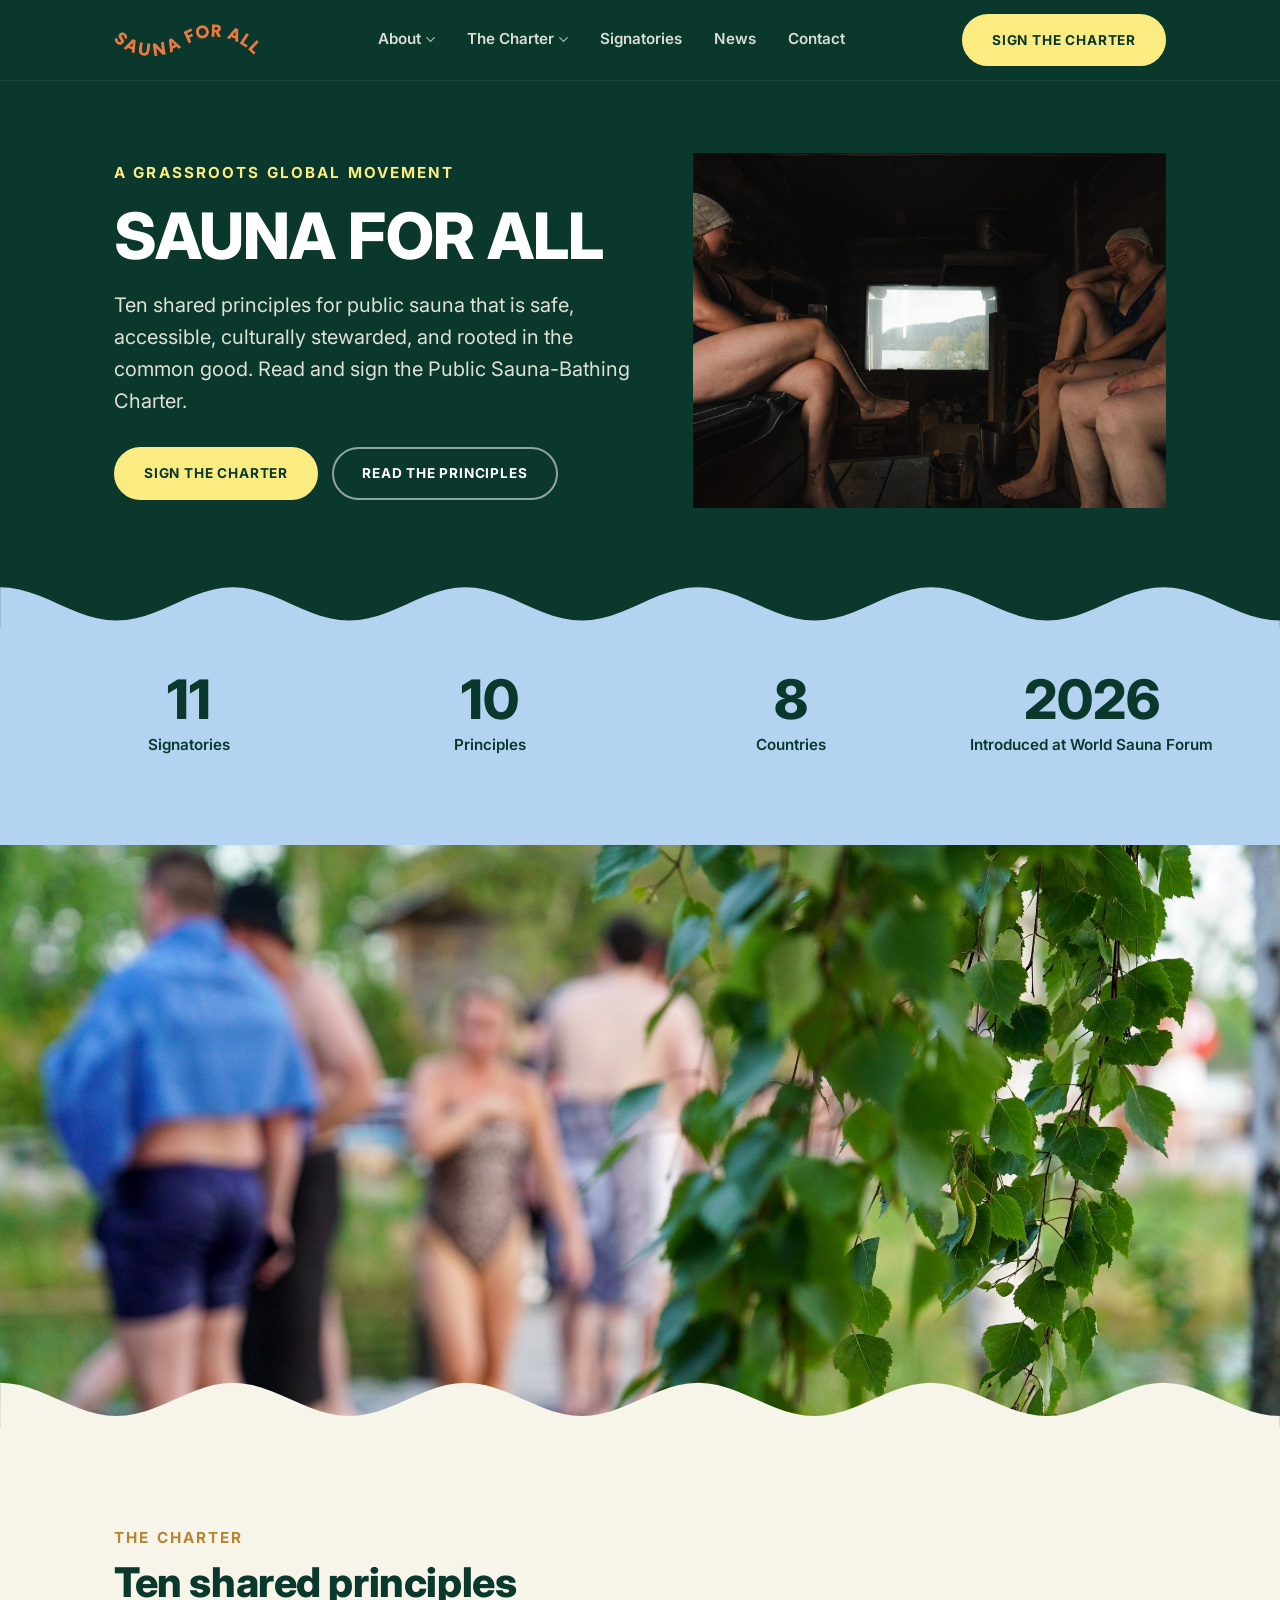
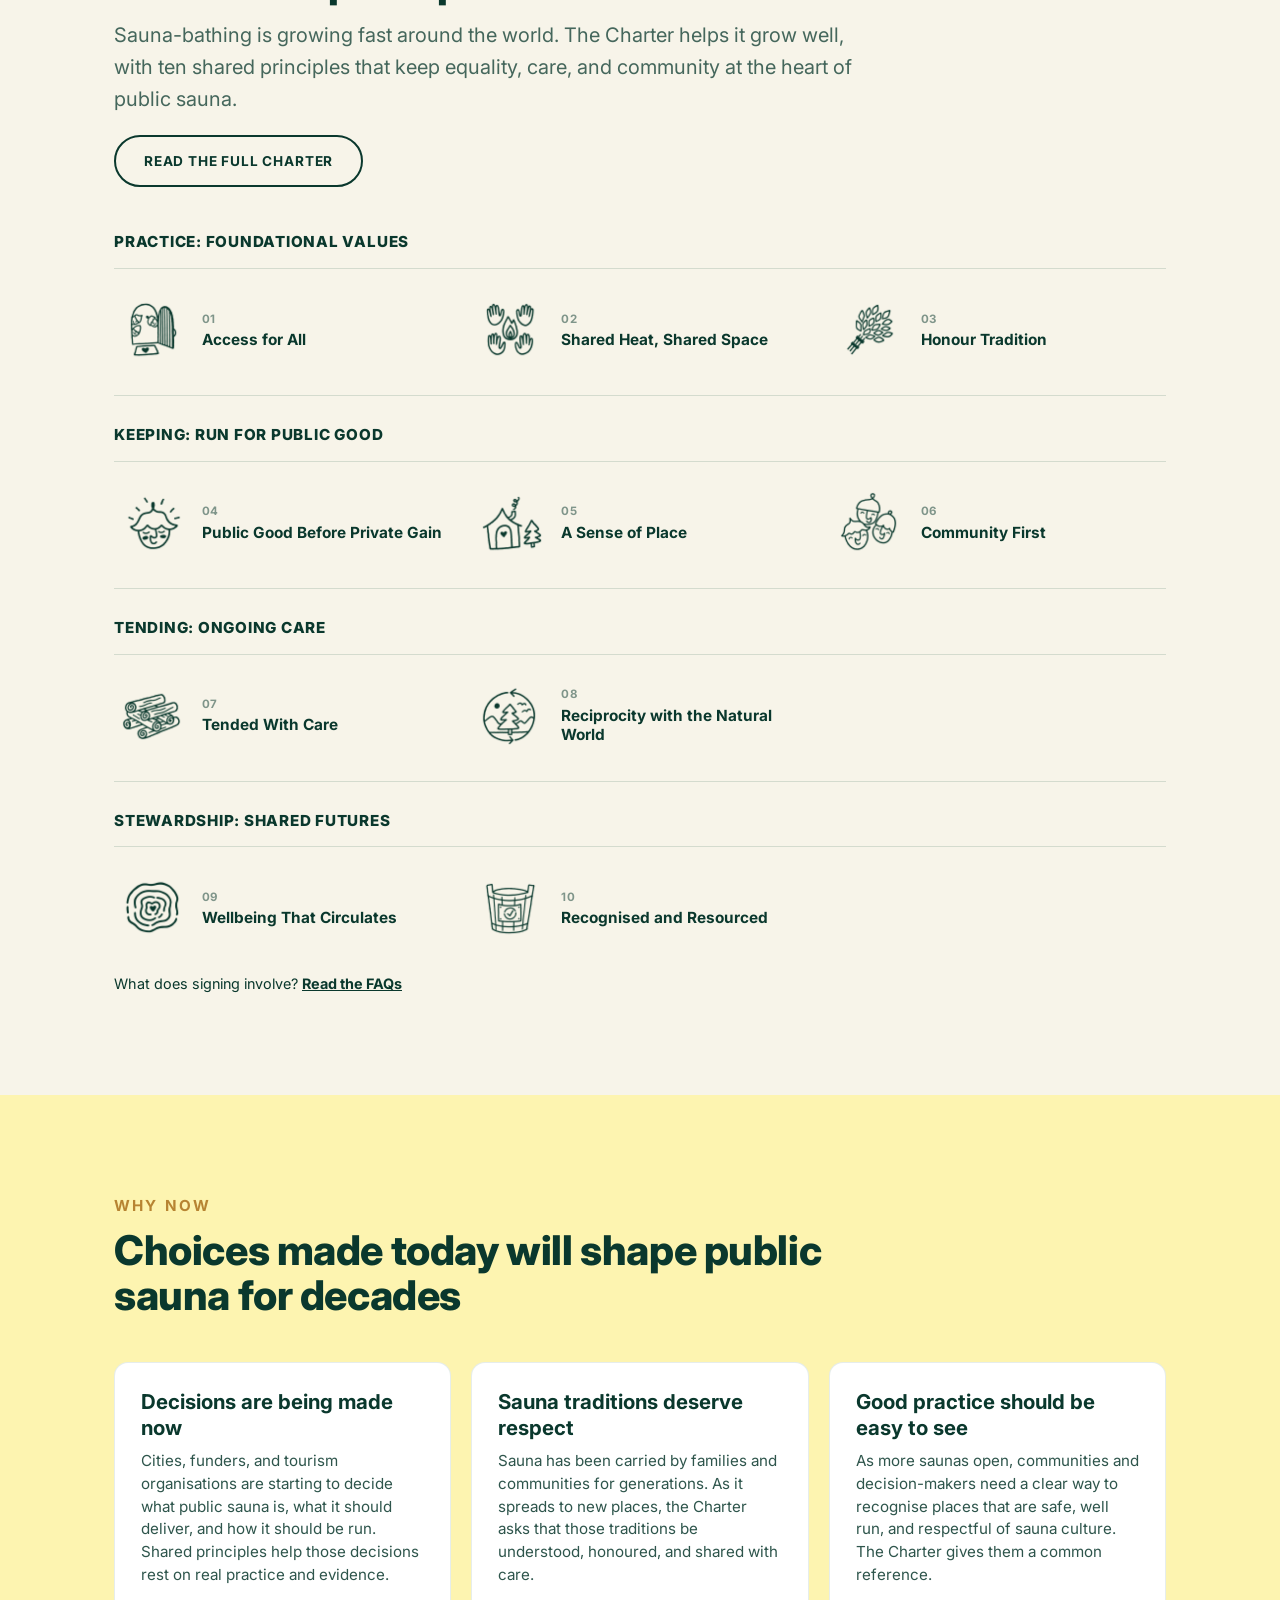
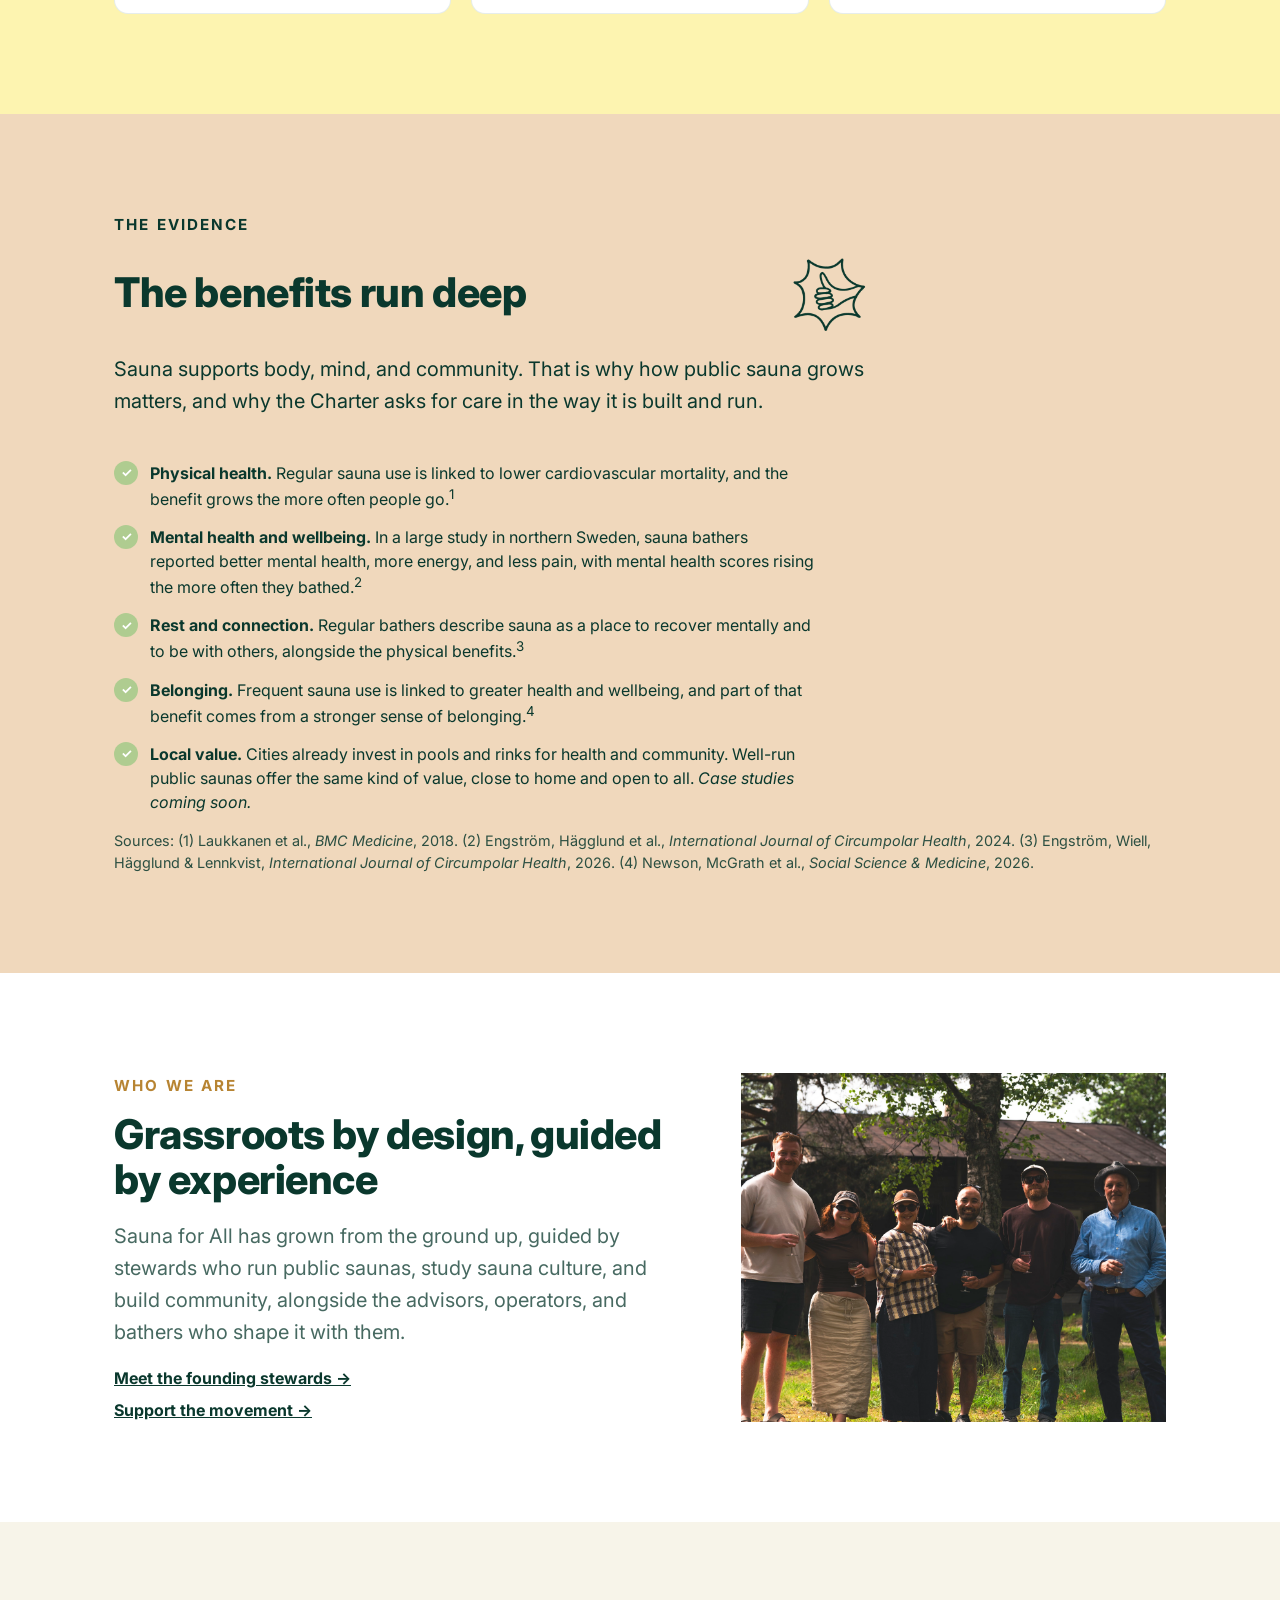
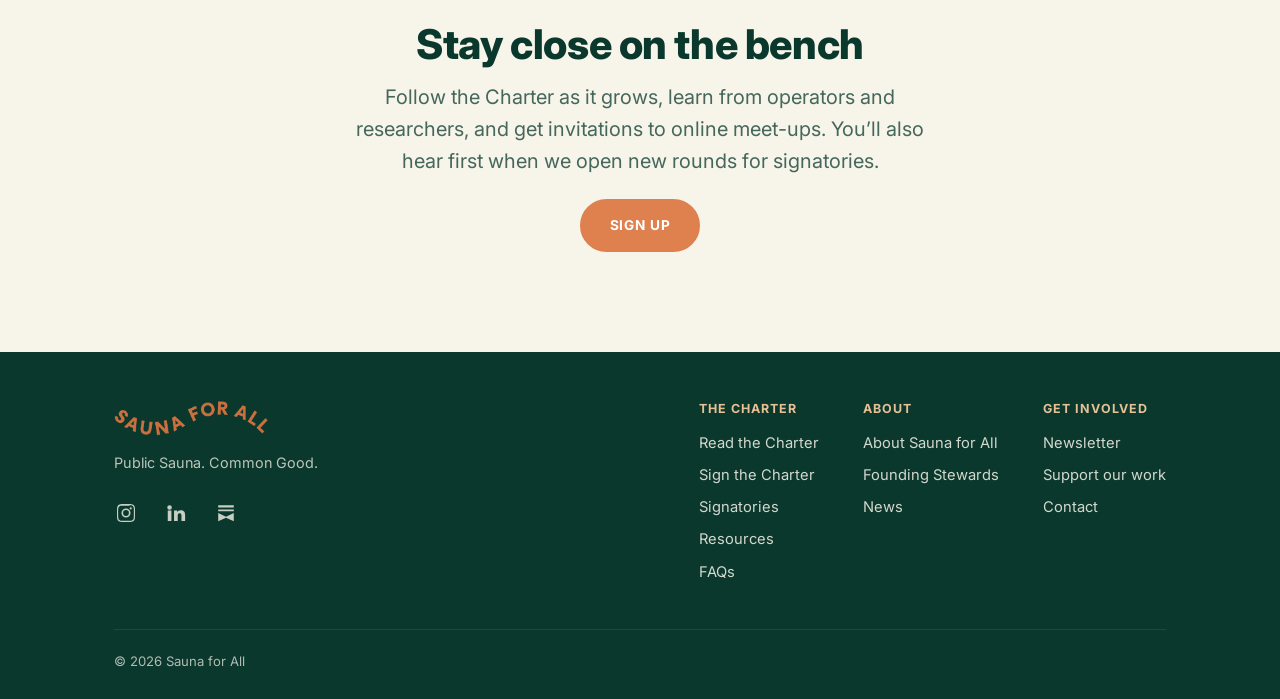
==== commit 9900ef4e: "revision 3" ====
--- a/index.html
+++ b/index.html
@@ -134,7 +134,7 @@
 
     <p class="small" style="margin-top:28px;">What does signing involve? <a href="/faqs" style="text-decoration:underline; font-weight:700;">Read the FAQs</a></p>
   </div>
-</section><section class="section bg-white" id="why-now" style="background:#fbec82;">
+</section><section class="section bg-white" id="why-now" style="background:#FDF4B0;">
   <div class="container">
     <div class="section-head">
       <span class="eyebrow">Why now</span>
@@ -146,13 +146,13 @@
       <div class="info-card"><h3>Good practice should be easy to see</h3><p>As more saunas open, communities and decision-makers need a clear way to recognise places that are safe, well run, and respectful of sauna culture. The Charter gives them a common reference.</p></div>
     </div>
   </div>
-</section><section class="section" id="evidence" style="background:#ECCEAC; color:var(--dark-green);">
+</section><section class="section" id="evidence" style="background:#F0D8BC; color:var(--dark-green);">
   <div class="container">
     <div class="section-head">
       <span class="eyebrow">The evidence</span>
       <div style="display:flex; align-items:center; justify-content:space-between; gap:16px; flex-wrap:wrap;">
         <h2 style="margin:0;">The benefits run deep</h2>
-        <img src="/images/icons/thumbs-up.png" alt="" style="width:77px; height:77px; flex-shrink:0;" loading="lazy">
+        <img src="/images/icons/thumbs-up.png" alt="" style="width:92px; height:92px; flex-shrink:0;" loading="lazy">
       </div>
       <p class="lede" style="margin-top:14px;">Sauna supports body, mind, and community. That is why how public sauna grows matters, and why the Charter asks for care in the way it is built and run.</p>
     </div>
@@ -182,7 +182,7 @@
   <div class="container" style="max-width:720px; text-align:center;">
     <h2>Stay close on the bench</h2>
     <p class="lede muted" style="margin-top:14px;">Follow the Charter as it grows, learn from operators and researchers, and get invitations to online meet-ups. You&rsquo;ll also hear first when we open new rounds for signatories.</p>
-    <a href="https://saunaforall.substack.com" class="btn btn-solid-orange" style="margin-top:22px; display:inline-block;">Sign up</a>
+    <a href="https://saunaforall.substack.com/subscribe" class="btn btn-solid-orange" style="margin-top:22px; display:inline-block;">Sign up</a>
   </div>
 </section>
 </main>
@@ -192,6 +192,7 @@
       <div class="footer-col" style="max-width:340px;">
         <a href="/" aria-label="Sauna for All, home"><img src="/images/logo/sauna-for-all-orange.png" alt="" style="height:36px; width:auto;"></a>
         <p class="small" style="margin-top:16px; opacity:0.75;">Public Sauna. Common Good.</p>
+        <div class="social-links"><a href="https://www.instagram.com/sauna_for_all/" target="_blank" rel="noopener" aria-label="Sauna for All on Instagram" title="Instagram"><svg viewBox="0 0 24 24" aria-hidden="true" focusable="false"><path d="M12 2.2c3.2 0 3.6 0 4.85.07 1.17.05 1.8.25 2.23.41.56.22.96.48 1.38.9.42.42.68.82.9 1.38.16.42.36 1.06.41 2.23.06 1.25.07 1.65.07 4.85s0 3.6-.07 4.85c-.05 1.17-.25 1.8-.41 2.23-.22.56-.48.96-.9 1.38-.42.42-.82.68-1.38.9-.42.16-1.06.36-2.23.41-1.25.06-1.65.07-4.85.07s-3.6 0-4.85-.07c-1.17-.05-1.8-.25-2.23-.41a3.8 3.8 0 0 1-1.38-.9 3.8 3.8 0 0 1-.9-1.38c-.16-.42-.36-1.06-.41-2.23C2.21 15.6 2.2 15.2 2.2 12s0-3.6.07-4.85c.05-1.17.25-1.8.41-2.23.22-.56.48-.96.9-1.38.42-.42.82-.68 1.38-.9.42-.16 1.06-.36 2.23-.41C8.44 2.21 8.84 2.2 12 2.2Zm0 1.8c-3.14 0-3.5.01-4.74.07-.9.04-1.38.19-1.7.31-.43.17-.73.37-1.05.69-.32.32-.52.62-.69 1.05-.12.32-.27.8-.31 1.7C3.45 8.5 3.44 8.86 3.44 12s.01 3.5.07 4.74c.4.9.19 1.38.31 1.7.17.43.37.73.69 1.05.32.32.62.52 1.05.69.32.12.8.27 1.7.31 1.24.06 1.6.07 4.74.07s3.5-.01 4.74-.07c.9-.04 1.38-.19 1.7-.31.43-.17.73-.37 1.05-.69.32-.32.52-.62.69-1.05.12-.32.27-.8.31-1.7.06-1.24.07-1.6.07-4.74s-.01-3.5-.07-4.74c-.04-.9-.19-1.38-.31-1.7a2.8 2.8 0 0 0-.69-1.05 2.8 2.8 0 0 0-1.05-.69c-.32-.12-.8-.27-1.7-.31C15.5 4.01 15.14 4 12 4Zm0 3.06a4.94 4.94 0 1 1 0 9.88 4.94 4.94 0 0 1 0-9.88Zm0 1.8a3.14 3.14 0 1 0 0 6.28 3.14 3.14 0 0 0 0-6.28Zm5.14-.72a1.15 1.15 0 1 1 0-2.3 1.15 1.15 0 0 1 0 2.3Z"/></svg></a><a href="https://www.linkedin.com/company/sauna-for-all/" target="_blank" rel="noopener" aria-label="Sauna for All on LinkedIn" title="LinkedIn"><svg viewBox="0 0 24 24" aria-hidden="true" focusable="false"><path d="M4.98 3.5a2.5 2.5 0 1 1 0 5 2.5 2.5 0 0 1 0-5ZM3 9.25h4v11.5H3V9.25Zm6.5 0h3.83v1.57h.06c.53-.95 1.84-1.95 3.78-1.95 4.04 0 4.79 2.5 4.79 5.76v6.12h-4v-5.43c0-1.3-.03-2.96-1.9-2.96-1.9 0-2.19 1.4-2.19 2.86v5.53h-4V9.25Z"/></svg></a><a href="https://saunaforall.substack.com/" target="_blank" rel="noopener" aria-label="Sauna for All on Substack" title="Substack"><svg viewBox="0 0 24 24" aria-hidden="true" focusable="false"><path d="M3.5 3.5h17v2.6h-17V3.5Zm0 4.55h17V10h-17V8.05Zm0 4.06L12 16.2l8.5-4.09V21L12 17.2 3.5 21v-8.89Z"/></svg></a></div>
       </div>
       <div class="footer-links">
         <div class="footer-col">
--- a/css/style.css
+++ b/css/style.css
@@ -457,7 +457,7 @@
 }
 .principle-item:hover{ transform: translateY(-2px); }
 .principle-item:hover .name{ text-decoration: underline; }
-.icon-plain{ width:62px; height:62px; flex-shrink:0; }
+.icon-plain{ width:74px; height:74px; flex-shrink:0; }
 .icon-plain svg{ width:100%; height:100%; }
 .icon-plain img{ width:100%; height:100%; object-fit:contain; }
 .principle-item-text{ display:flex; flex-direction:column; gap:2px; min-width:0; }
@@ -752,7 +752,18 @@
 .faq-item .faq-answer li:last-child{ margin-bottom:0; }
 
 /* ---------- News cards ---------- */
-.news-card{ background: var(--white); border:1px solid rgba(15,77,59,0.12); border-radius: var(--radius-md); overflow:hidden; }
+.news-card{
+  background: var(--white); border:1px solid rgba(15,77,59,0.12);
+  border-radius: var(--radius-md); overflow:hidden;
+  display:flex; flex-direction:column; color:inherit; text-decoration:none;
+  transition: border-color .15s ease, transform .15s ease;
+}
+/* The whole card is the link, so give it a visible hover and focus state. */
+.news-card:hover{ border-color: rgba(15,77,59,0.35); transform: translateY(-2px); }
+.news-card:focus-visible{ outline:3px solid var(--orange); outline-offset:2px; }
+.news-card-body{ display:flex; flex-direction:column; flex:1 0 auto; }
+.news-card-more{ margin-top:auto; padding-top:12px; font-weight:700; text-decoration:underline; font-size:0.9rem; }
+@media (prefers-reduced-motion: reduce){ .news-card{ transition:none; } .news-card:hover{ transform:none; } }
 .news-card .placeholder-img{ border-radius:0; aspect-ratio: 16/10; }
 .news-card .cover{ display:block; width:100%; aspect-ratio:16/10; object-fit:cover; }
 .news-card-body{ padding: 20px; }
@@ -782,6 +793,19 @@
 .footer-col h4{ font-size:0.78rem; text-transform:uppercase; letter-spacing:0.08em; color: var(--tan); margin-bottom:14px; }
 .footer-col a{ display:block; font-size:0.92rem; opacity:0.85; margin-bottom:10px; }
 .footer-col a:hover{ opacity:1; text-decoration:underline; }
+
+/* Social icons (footer). Sized to a 44px touch target so they're comfortable
+   on a phone, with the glyph itself smaller inside. */
+.social-links{ display:flex; gap:6px; margin-top:18px; margin-left:-10px; }
+.social-links a{
+  display:inline-flex; align-items:center; justify-content:center;
+  width:44px; height:44px; border-radius:50%;
+  color: var(--cream); opacity:0.8; margin:0;
+  transition: opacity var(--transition), background var(--transition);
+}
+.social-links a:hover{ opacity:1; background: rgba(255,255,255,0.10); text-decoration:none; }
+.social-links a:focus-visible{ outline:3px solid var(--orange); outline-offset:2px; }
+.social-links svg{ width:22px; height:22px; fill: currentColor; }
 .footer-bottom{ display:flex; justify-content:space-between; align-items:center; flex-wrap:wrap; gap:12px; padding-top:22px; border-top:1px solid rgba(255,255,255,0.12); font-size:0.82rem; opacity:0.7; }
 
 /* ---------- Utility ---------- */
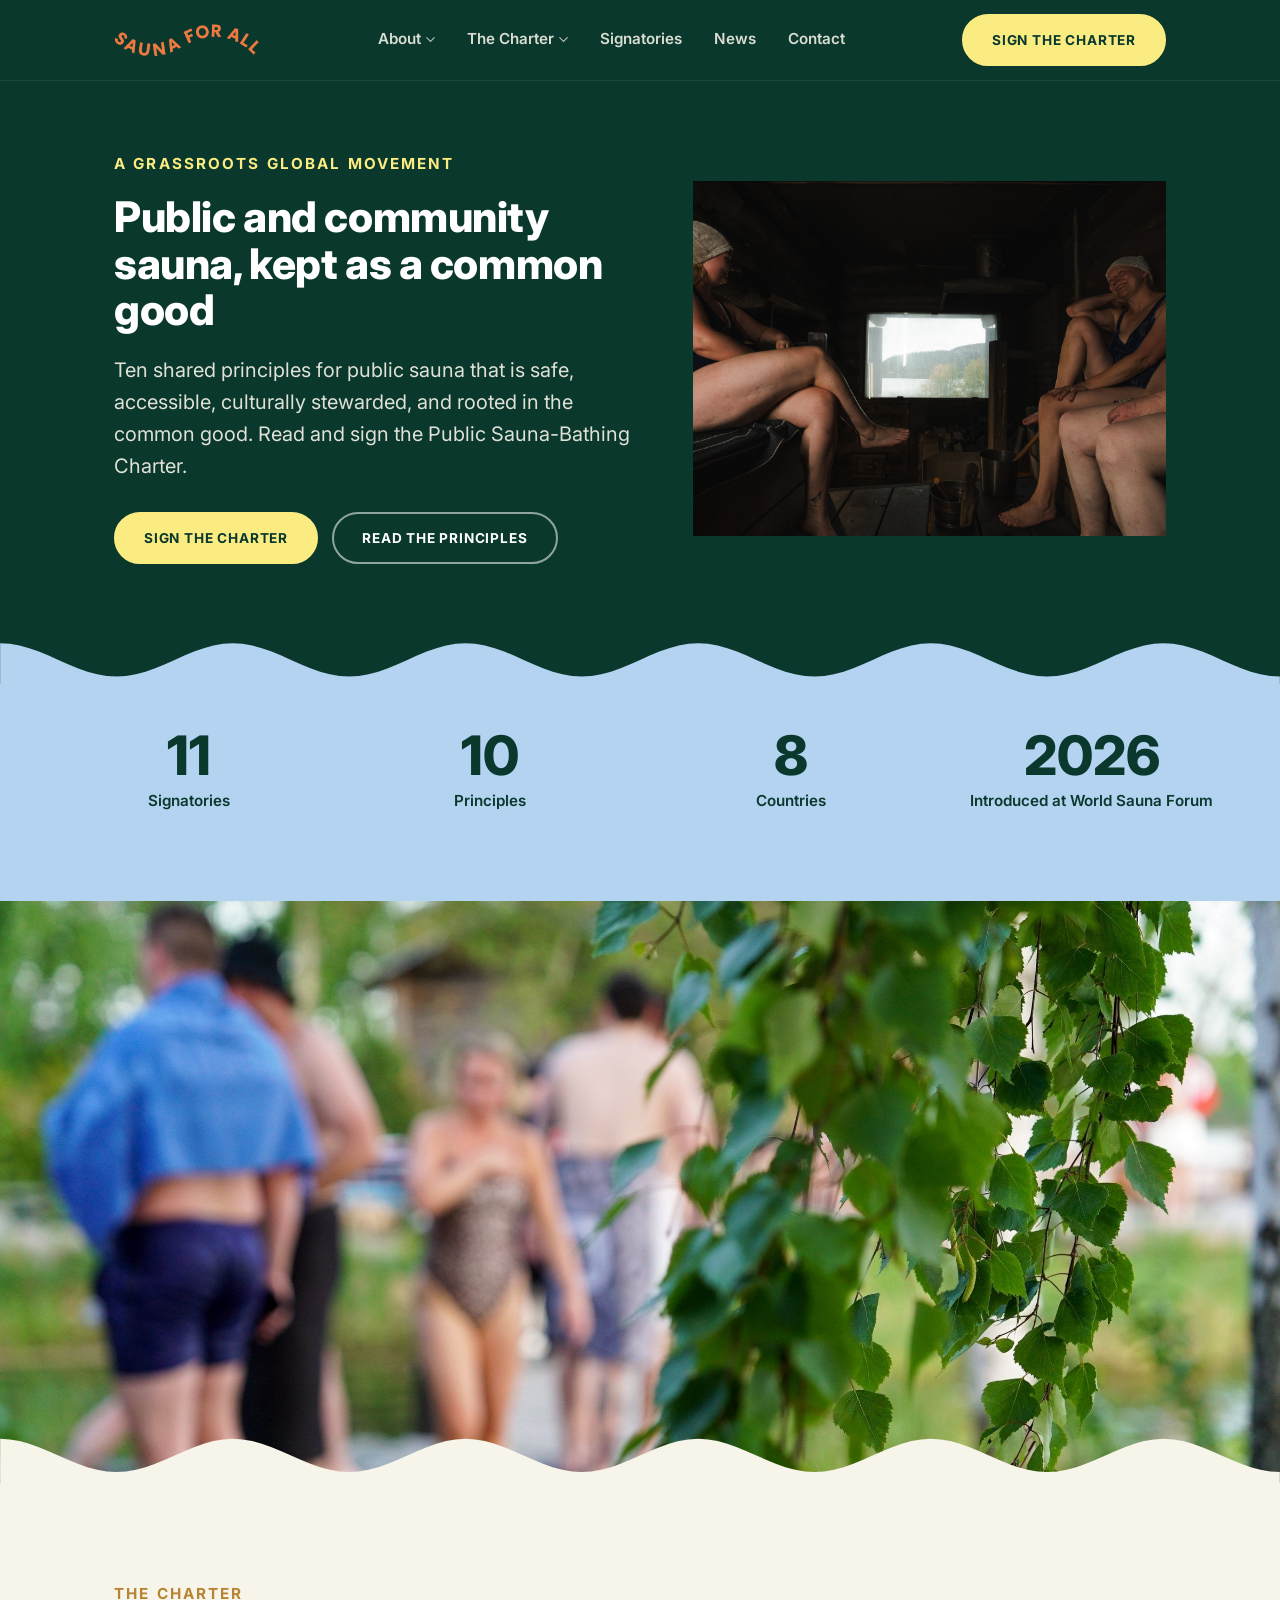
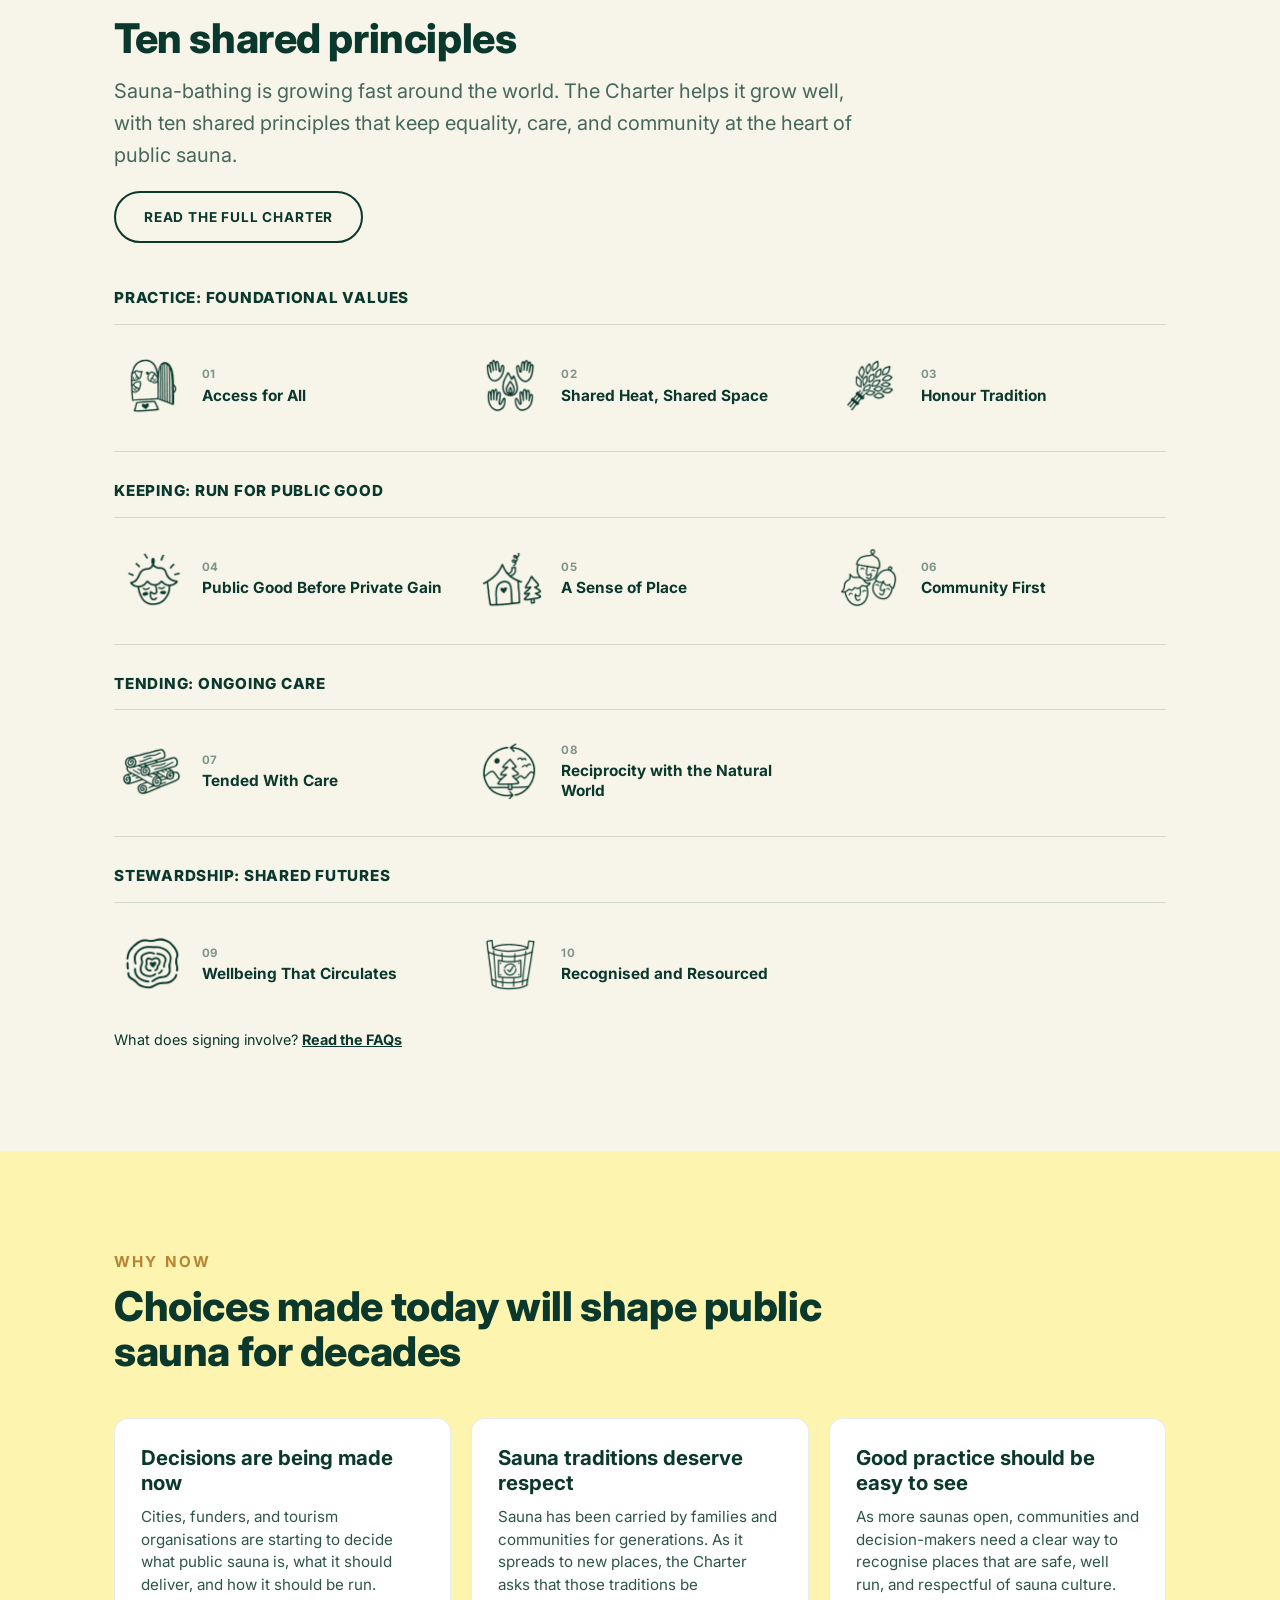
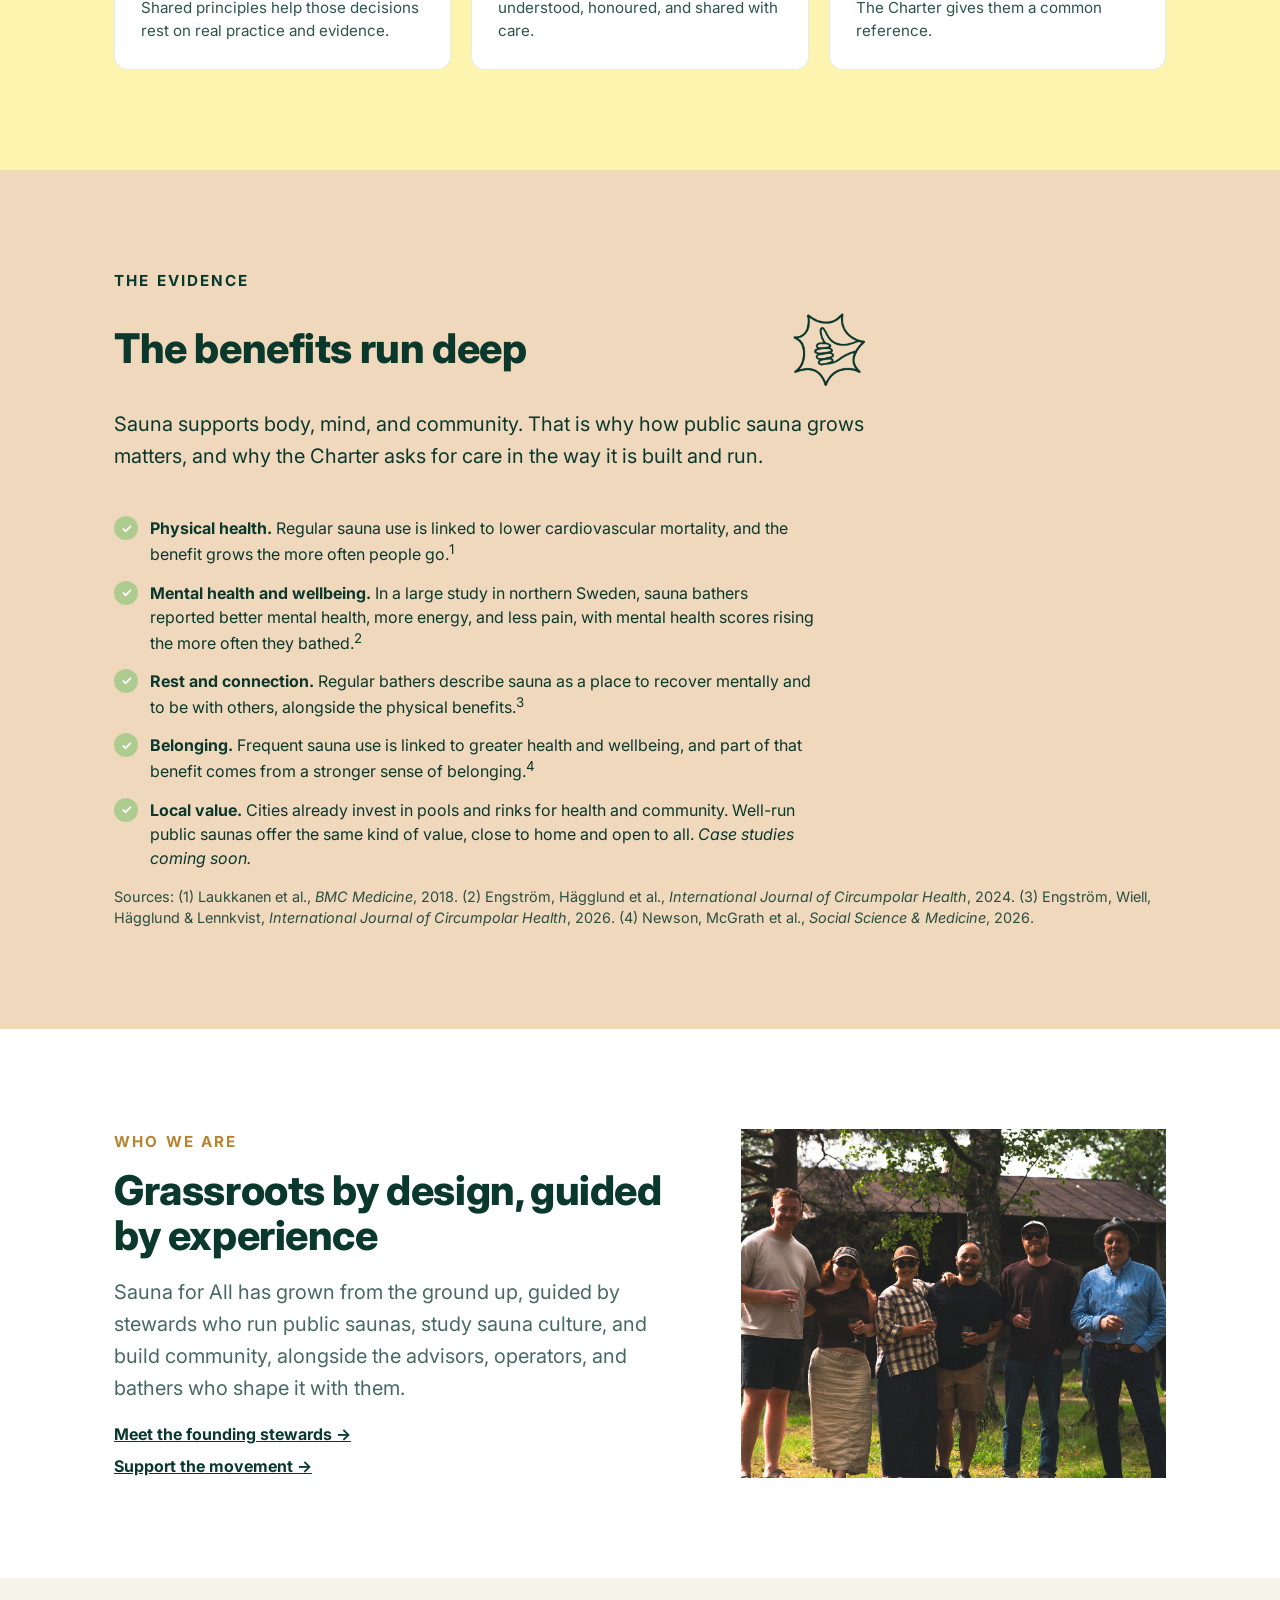
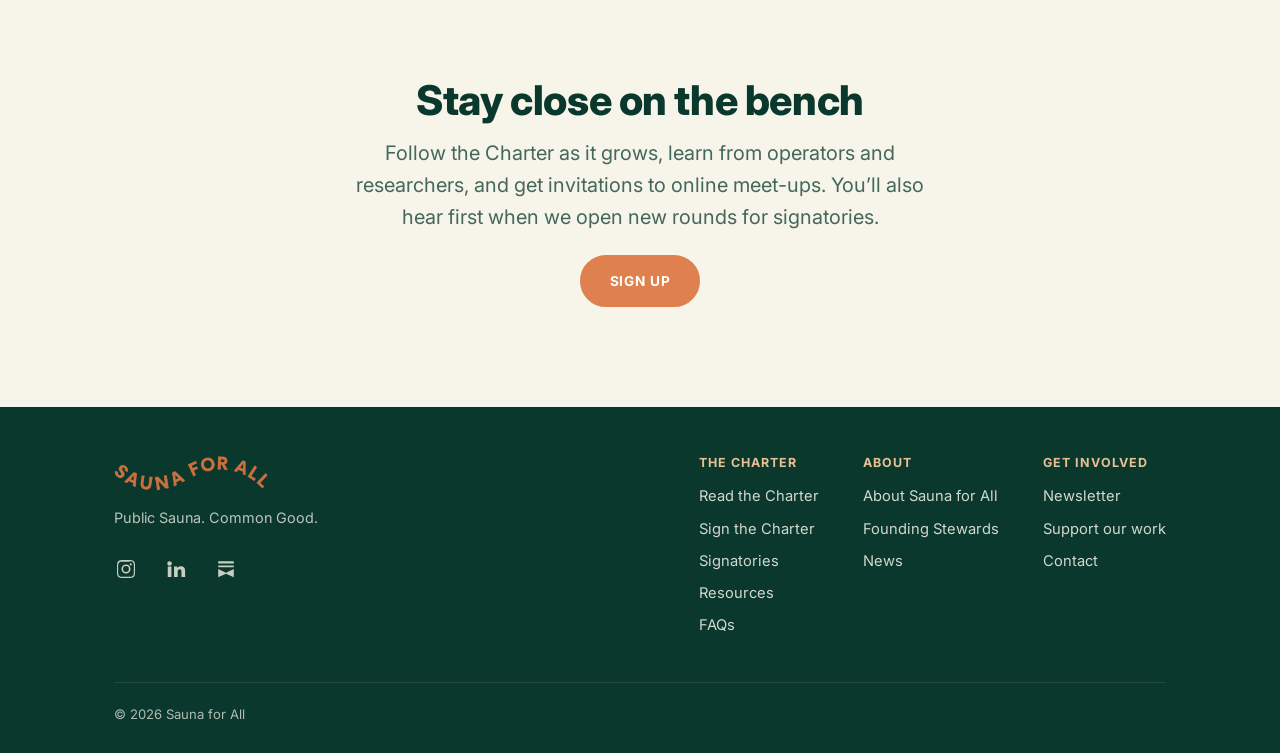
==== commit 5c9eede5: "SEO: titles, canonicals, share cards, schema, robots and sitemap" ====
--- a/index.html
+++ b/index.html
@@ -3,8 +3,41 @@
 <head>
 <meta charset="UTF-8">
 <meta name="viewport" content="width=device-width, initial-scale=1.0">
-<title>Home | Sauna for All</title>
-<meta name="description" content="Sauna for All is a grassroots global movement guiding public sauna-bathing as common good, through the Public Sauna-Bathing Charter.">
+<title>Public Sauna, Common Good | Sauna for All</title>
+<meta name="description" content="A global grassroots movement for community sauna. Ten shared principles, one charter, and signatories in nine countries. Read it, then sign it.">
+<link rel="canonical" href="https://sauna-for-all.tiny-block-645d.workers.dev/">
+<meta name="robots" content="index, follow">
+<meta property="og:site_name" content="Sauna for All">
+<meta property="og:type" content="website">
+<meta property="og:title" content="Public Sauna, Common Good | Sauna for All">
+<meta property="og:description" content="A global grassroots movement for community sauna. Ten shared principles, one charter, and signatories in nine countries. Read it, then sign it.">
+<meta property="og:url" content="https://sauna-for-all.tiny-block-645d.workers.dev/">
+<meta property="og:image" content="https://sauna-for-all.tiny-block-645d.workers.dev/images/photos/sauna-for-all-2026-23.jpg">
+<meta property="og:locale" content="en_CA">
+<meta name="twitter:card" content="summary_large_image">
+<meta name="twitter:title" content="Public Sauna, Common Good | Sauna for All">
+<meta name="twitter:description" content="A global grassroots movement for community sauna. Ten shared principles, one charter, and signatories in nine countries. Read it, then sign it.">
+<meta name="twitter:image" content="https://sauna-for-all.tiny-block-645d.workers.dev/images/photos/sauna-for-all-2026-23.jpg">
+<link rel="icon" href="/images/logo/sauna-for-all-orange.png" type="image/png">
+<link rel="apple-touch-icon" href="/images/logo/sauna-for-all-orange.png">
+<script type="application/ld+json">
+{
+  "@context": "https://schema.org",
+  "@type": "Organization",
+  "name": "Sauna for All",
+  "url": "https://sauna-for-all.tiny-block-645d.workers.dev/",
+  "logo": "https://sauna-for-all.tiny-block-645d.workers.dev/images/logo/sauna-for-all-orange.png",
+  "description": "A grassroots global movement for public and community sauna as a common good, stewarding the Public Sauna-Bathing Charter.",
+  "email": "hei@saunaforall.org",
+  "foundingDate": "2026",
+  "sameAs": [
+    "https://www.instagram.com/sauna_for_all/",
+    "https://www.linkedin.com/company/sauna-for-all/",
+    "https://saunaforall.substack.com/",
+    "https://opencollective.com/sauna_for_all"
+  ]
+}
+</script>
 <link rel="stylesheet" href="css/style.css">
 </head>
 <body class="">
@@ -41,7 +74,10 @@
   <div class="container hero-grid">
     <div class="hero-copy">
       <span class="eyebrow">A grassroots global movement</span>
-      <h1>SAUNA FOR ALL</h1>
+      <!-- The wordmark stays as the logo lockup in the header; the H1 carries
+           the phrase people actually search for. .hero-wordmark keeps the
+           original display treatment. -->
+      <h1 class="hero-wordmark">Public and community sauna, kept as a common good</h1>
       <p class="lede">Ten shared principles for public sauna that is safe, accessible, culturally stewarded, and rooted in the common good. Read and sign the Public Sauna-Bathing Charter.</p>
       <div class="hero-actions">
         <a href="/signatories#sign" class="btn btn-primary">Sign the Charter</a>
@@ -196,7 +232,7 @@
       </div>
       <div class="footer-links">
         <div class="footer-col">
-          <h4>The Charter</h4>
+          <h2 class="footer-heading">The Charter</h2>
           <a href="/charter">Read the Charter</a>
           <a href="/signatories#sign">Sign the Charter</a>
           <a href="/signatories">Signatories</a>
@@ -204,13 +240,13 @@
           <a href="/faqs">FAQs</a>
         </div>
         <div class="footer-col">
-          <h4>About</h4>
+          <h2 class="footer-heading">About</h2>
           <a href="/about">About Sauna for All</a>
           <a href="/about#stewards">Founding Stewards</a>
           <a href="/news">News</a>
         </div>
         <div class="footer-col">
-          <h4>Get involved</h4>
+          <h2 class="footer-heading">Get involved</h2>
           <a href="https://saunaforall.substack.com">Newsletter</a>
           <a href="https://opencollective.com/sauna_for_all">Support our work</a>
           <a href="/contact">Contact</a>
--- a/css/style.css
+++ b/css/style.css
@@ -291,6 +291,14 @@
 }
 .hero-copy .eyebrow{ color: var(--yellow); margin-bottom: 18px; display:block; }
 .hero-copy h1{ color: var(--white); margin-bottom: 20px; }
+/* The hero H1 used to be the two-word wordmark, so it could carry the
+   largest type on the site. It now carries a full sentence for search, which
+   needs a smaller step and a sane measure or it swamps the hero. */
+.hero-copy h1.hero-wordmark{
+  font-size: clamp(1.9rem, 3.3vw, 2.8rem);
+  line-height: 1.1;
+  max-width: 21ch;
+}
 .hero-copy h1 em{ font-style: normal; color: var(--tan); }
 .hero-copy p{ color: rgba(247,244,233,0.9); max-width: 46ch; margin-bottom: 30px; }
 .hero-actions{ display:flex; gap:14px; flex-wrap:wrap; }
@@ -373,9 +381,10 @@
   display:flex;
   align-items:center;
   gap: 12px;
-  margin-bottom: 18px;
+  margin: 0 0 18px;
   font-weight: 800;
   font-size: 1.05rem;
+  line-height: 1.3;
 }
 .movement-title .bar{ width:6px; height:22px; border-radius:3px; background: var(--orange); display:inline-block; }
 .movement-title .tag{ text-transform:uppercase; letter-spacing:0.06em; }
@@ -699,6 +708,8 @@
 
 /* ---------- Signatory cards (Partners page) ---------- */
 .signatories-grid{ display:grid; grid-template-columns: repeat(auto-fill, minmax(260px,1fr)); gap: 20px; margin-top: 24px; }
+.signatories-more{ display:flex; justify-content:center; margin-top: 32px; }
+.signatories-more button[hidden]{ display:none; }
 .signatory-card{
   background: var(--white);
   border: 1px solid rgba(15,77,59,0.12);
@@ -708,8 +719,14 @@
   flex-direction:column;
   gap: 10px;
 }
-.signatory-card-top{ display:flex; align-items:flex-start; justify-content:space-between; gap:12px; flex-wrap:wrap; }
-.category-pills{ display:flex; flex-wrap:wrap; gap:6px; justify-content:flex-end; }
+/* Pills sit above the logo on every card, whatever their number or length.
+   They used to share a row with the logo and wrap only when they ran out of
+   space, which put them beside some cards, above others and below the rest. */
+.signatory-card-top{ display:flex; flex-direction:column; align-items:flex-start; gap:12px; }
+.category-pills{ display:flex; flex-wrap:wrap; gap:6px; justify-content:flex-start; }
+/* The name is an <h3> for search; the link inside keeps the visual weight,
+   so the heading itself stays neutral. */
+.signatory-name{ font-size:inherit; font-weight:inherit; line-height:1.3; margin:0; }
 .signatory-name-link{ font-weight:800; font-size:1.05rem; text-decoration:underline; text-underline-offset:2px; }
 .signatory-country{ font-size:0.85rem; opacity:0.65; font-weight:600; }
 .signatory-commitment{ font-size:0.92rem; opacity:0.85; font-style:italic; margin-top:4px; }
@@ -740,6 +757,12 @@
   font-weight:700; font-size:1.05rem;
 }
 .faq-item summary::-webkit-details-marker{ display:none; }
+/* The question is an <h2> for search engines; it should look like the plain
+   summary text it replaced, so it inherits everything from the summary. */
+.faq-item summary .faq-question{
+  font-size:inherit; font-weight:inherit; line-height:inherit;
+  letter-spacing:inherit; color:inherit; margin:0; display:inline;
+}
 .faq-item .faq-caret{ flex:none; width:13px; height:9px; transition: transform 0.2s ease; opacity:0.7; }
 .faq-item[open] .faq-caret{ transform: rotate(180deg); }
 .faq-item .faq-answer{ padding:0 0 24px; }
@@ -790,7 +813,7 @@
 .site-footer{ background: var(--green-dark); color: var(--cream); padding: 48px 0 28px; }
 .footer-grid{ display:flex; justify-content:space-between; flex-wrap:wrap; gap: 32px; margin-bottom: 36px; }
 .footer-links{ display:flex; gap: 44px; flex-wrap:wrap; }
-.footer-col h4{ font-size:0.78rem; text-transform:uppercase; letter-spacing:0.08em; color: var(--tan); margin-bottom:14px; }
+.footer-col h4, .footer-col .footer-heading{ font-size:0.78rem; font-weight:700; line-height:1.3; text-transform:uppercase; letter-spacing:0.08em; color: var(--tan); margin-bottom:14px; }
 .footer-col a{ display:block; font-size:0.92rem; opacity:0.85; margin-bottom:10px; }
 .footer-col a:hover{ opacity:1; text-decoration:underline; }
 
